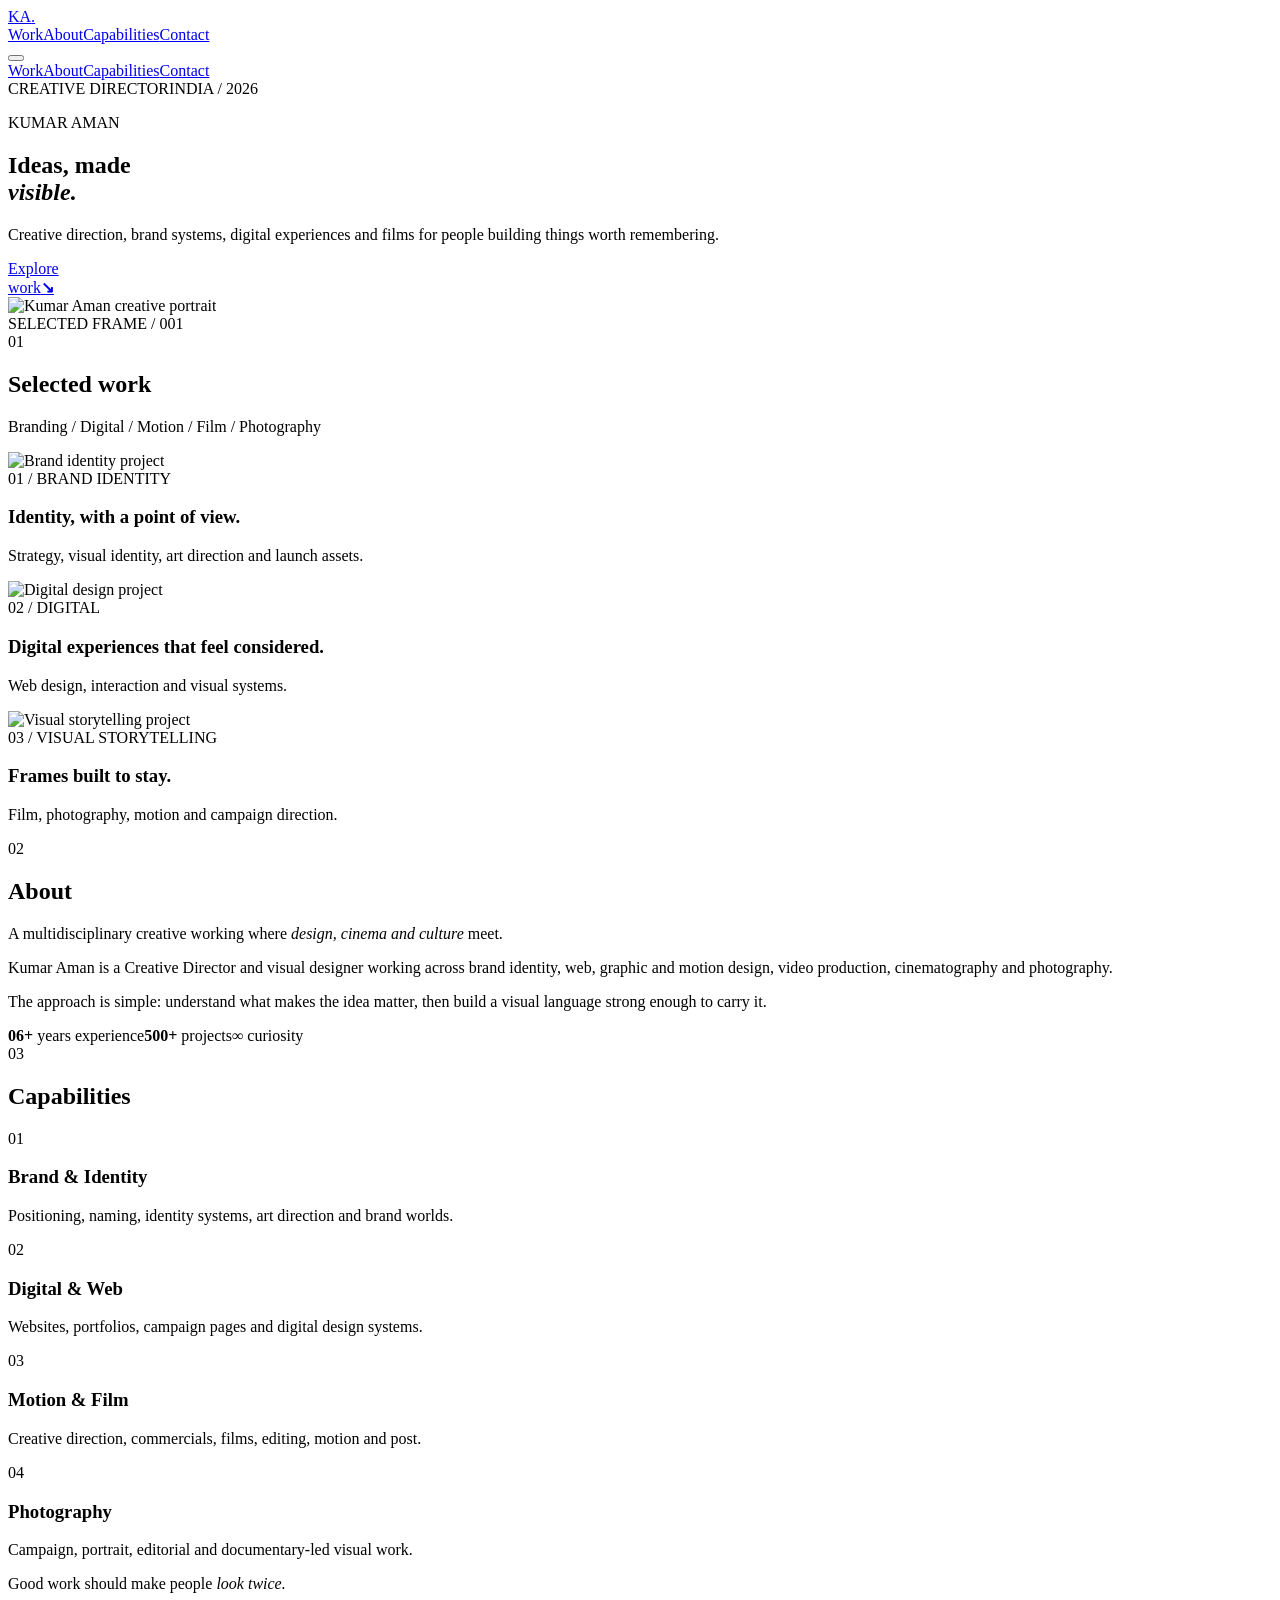
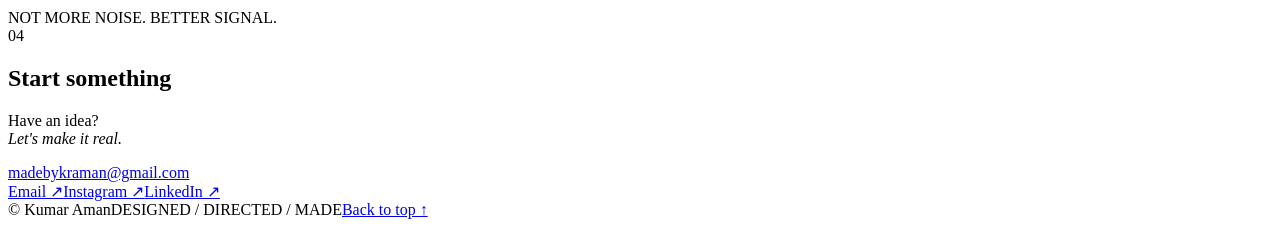
==== index.html @ a06ab064 "Rebuild portfolio structure and content" ====
<!doctype html>
<html lang="en">
<head>
<meta charset="utf-8"><meta name="viewport" content="width=device-width, initial-scale=1">
<meta name="description" content="Kumar Aman is a Creative Director, Designer, Filmmaker and Photographer working across brand, digital, motion and visual storytelling.">
<meta name="theme-color" content="#0a0a0a"><title>Kumar Aman — Creative Director</title>
<link rel="preconnect" href="https://fonts.googleapis.com"><link rel="preconnect" href="https://fonts.gstatic.com" crossorigin>
<link href="https://fonts.googleapis.com/css2?family=DM+Mono:wght@400;500&family=Inter:wght@400;500;600;700&family=Playfair+Display:ital,wght@0,500;1,500&display=swap" rel="stylesheet"><link rel="stylesheet" href="styles.css">
</head>
<body>
<div class="noise" aria-hidden="true"></div>
<header class="site-header"><a class="brand" href="#top">KA<span>.</span></a><nav class="desktop-nav"><a href="#work">Work</a><a href="#about">About</a><a href="#services">Capabilities</a><a href="#contact">Contact</a></nav><button class="menu-toggle" aria-label="Open menu" aria-expanded="false"><span></span><span></span></button></header>
<div class="mobile-menu" aria-hidden="true"><a href="#work">Work</a><a href="#about">About</a><a href="#services">Capabilities</a><a href="#contact">Contact</a></div>
<main id="top">
<section class="hero section-pad"><div class="hero-meta mono"><span>CREATIVE DIRECTOR</span><span>INDIA / 2026</span></div><div class="hero-copy"><p class="eyebrow">KUMAR AMAN</p><h1>Ideas, made<br><em>visible.</em></h1><p class="hero-intro">Creative direction, brand systems, digital experiences and films for people building things worth remembering.</p><a class="circle-link" href="#work"><span>Explore<br>work</span><b>↘</b></a></div><div class="hero-visual"><img src="assets/hero.jpg" alt="Kumar Aman creative portrait" fetchpriority="high"><div class="image-label mono">SELECTED FRAME / 001</div></div></section>
<section id="work" class="work section-pad"><div class="section-head"><span class="section-number mono">01</span><h2>Selected work</h2><p>Branding / Digital / Motion / Film / Photography</p></div><div class="work-grid">
<article class="project project-large"><img src="assets/portfolio-image1.jpg" alt="Brand identity project" loading="lazy"><div><span class="mono">01 / BRAND IDENTITY</span><h3>Identity, with a point of view.</h3><p>Strategy, visual identity, art direction and launch assets.</p></div></article>
<article class="project"><img src="assets/portfolio-image2.jpg" alt="Digital design project" loading="lazy"><div><span class="mono">02 / DIGITAL</span><h3>Digital experiences that feel considered.</h3><p>Web design, interaction and visual systems.</p></div></article>
<article class="project"><img src="assets/portfolio-image3.jpg" alt="Visual storytelling project" loading="lazy"><div><span class="mono">03 / VISUAL STORYTELLING</span><h3>Frames built to stay.</h3><p>Film, photography, motion and campaign direction.</p></div></article></div></section>
<section id="about" class="about section-pad"><div class="section-head"><span class="section-number mono">02</span><h2>About</h2></div><div class="about-grid"><p class="statement">A multidisciplinary creative working where <em>design, cinema and culture</em> meet.</p><div class="about-body"><p>Kumar Aman is a Creative Director and visual designer working across brand identity, web, graphic and motion design, video production, cinematography and photography.</p><p>The approach is simple: understand what makes the idea matter, then build a visual language strong enough to carry it.</p><div class="facts"><span><b>06+</b> years experience</span><span><b>500+</b> projects</span><span><b>∞</b> curiosity</span></div></div></div></section>
<section id="services" class="services section-pad"><div class="section-head"><span class="section-number mono">03</span><h2>Capabilities</h2></div><div class="service-list"><div><span class="mono">01</span><h3>Brand & Identity</h3><p>Positioning, naming, identity systems, art direction and brand worlds.</p></div><div><span class="mono">02</span><h3>Digital & Web</h3><p>Websites, portfolios, campaign pages and digital design systems.</p></div><div><span class="mono">03</span><h3>Motion & Film</h3><p>Creative direction, commercials, films, editing, motion and post.</p></div><div><span class="mono">04</span><h3>Photography</h3><p>Campaign, portrait, editorial and documentary-led visual work.</p></div></div></section>
<section class="manifesto section-pad"><p>Good work should make people <em>look twice.</em></p><span class="mono">NOT MORE NOISE. BETTER SIGNAL.</span></section>
<section id="contact" class="contact section-pad"><div class="section-head"><span class="section-number mono">04</span><h2>Start something</h2></div><div class="contact-grid"><div><p class="contact-title">Have an idea?<br><em>Let's make it real.</em></p><a class="email" href="mailto:madebykraman@gmail.com">madebykraman@gmail.com</a></div><div class="contact-links"><a href="mailto:madebykraman@gmail.com">Email ↗</a><a href="https://www.instagram.com/" target="_blank" rel="noreferrer">Instagram ↗</a><a href="https://www.linkedin.com/" target="_blank" rel="noreferrer">LinkedIn ↗</a></div></div></section>
</main><footer class="footer section-pad"><span>© <span id="year"></span> Kumar Aman</span><span class="mono">DESIGNED / DIRECTED / MADE</span><a href="#top">Back to top ↑</a></footer><script src="scripts.js"></script>
</body></html>
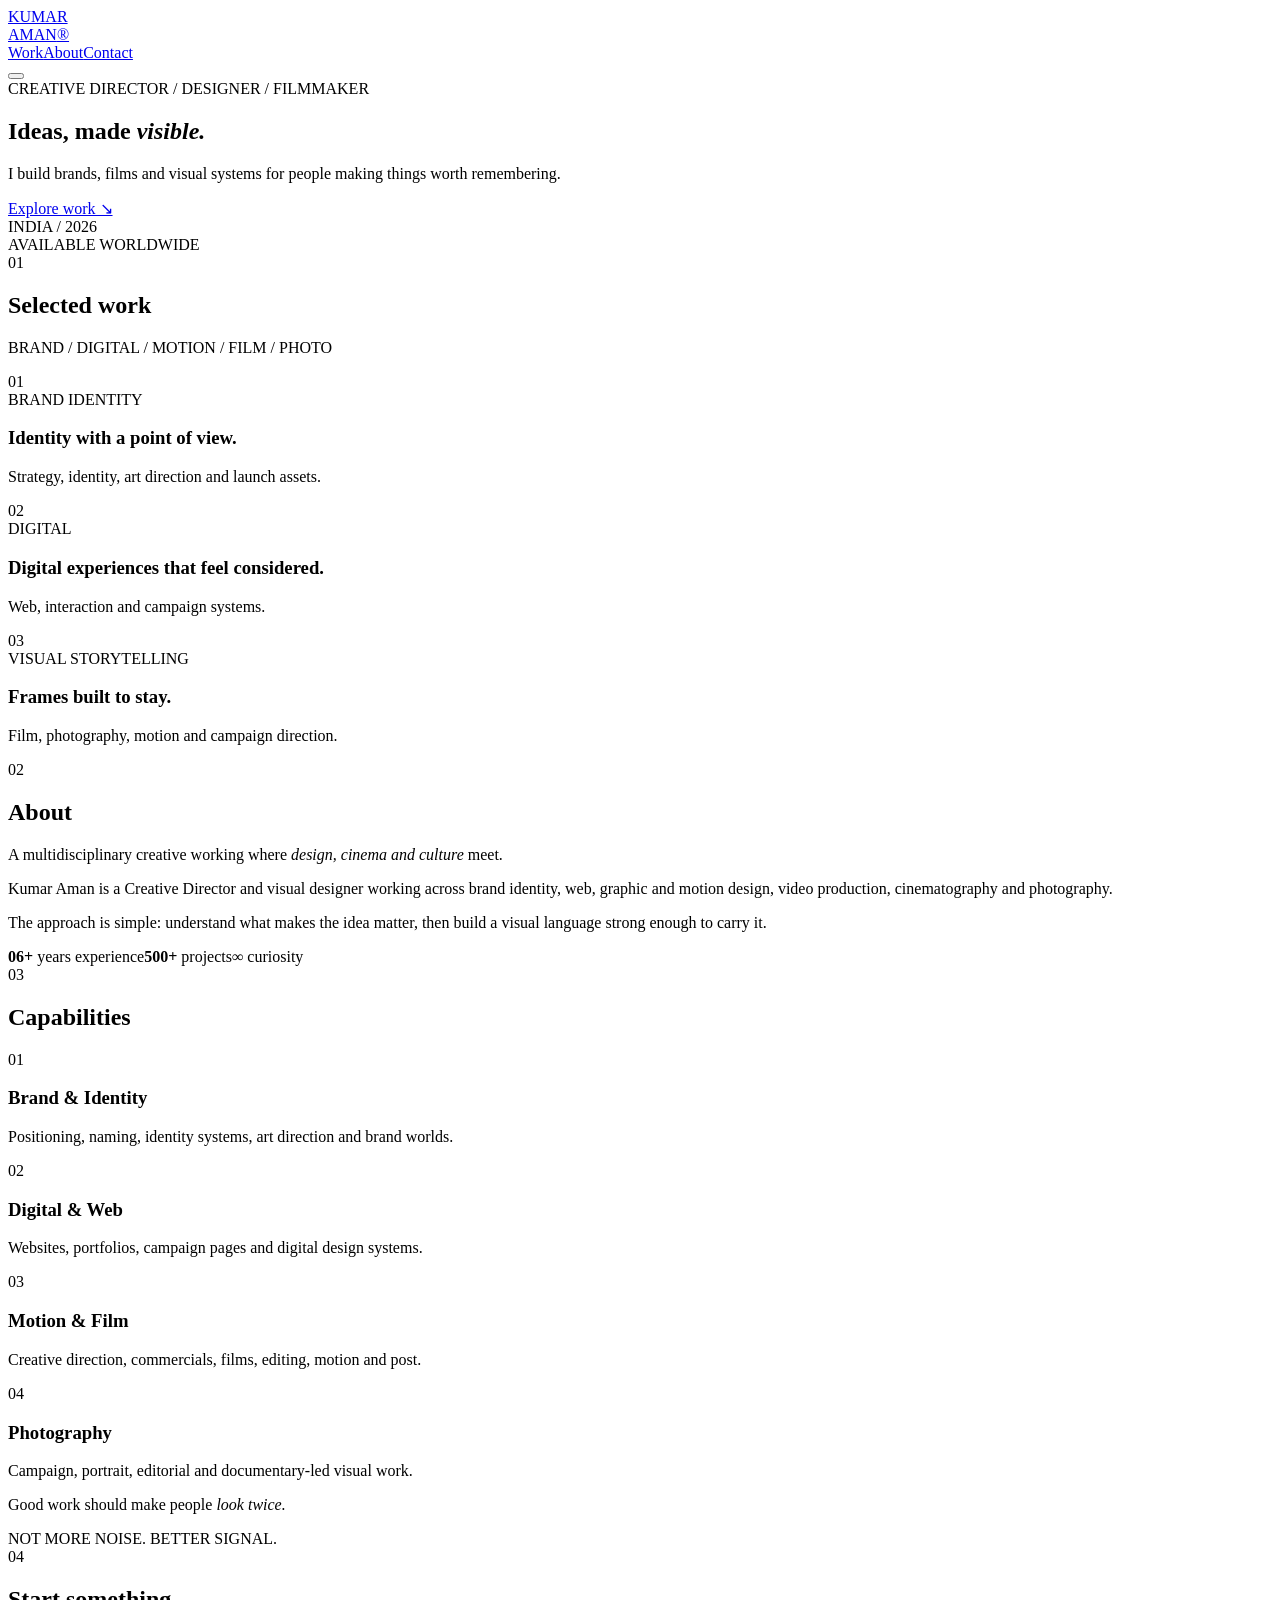
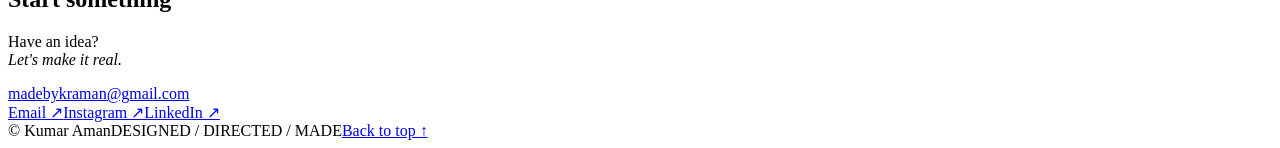
==== commit 4959220a: "Replace index with uploaded portfolio" ====
--- a/index.html
+++ b/index.html
@@ -1,25 +1 @@
-<!doctype html>
-<html lang="en">
-<head>
-<meta charset="utf-8"><meta name="viewport" content="width=device-width, initial-scale=1">
-<meta name="description" content="Kumar Aman is a Creative Director, Designer, Filmmaker and Photographer working across brand, digital, motion and visual storytelling.">
-<meta name="theme-color" content="#0a0a0a"><title>Kumar Aman — Creative Director</title>
-<link rel="preconnect" href="https://fonts.googleapis.com"><link rel="preconnect" href="https://fonts.gstatic.com" crossorigin>
-<link href="https://fonts.googleapis.com/css2?family=DM+Mono:wght@400;500&family=Inter:wght@400;500;600;700&family=Playfair+Display:ital,wght@0,500;1,500&display=swap" rel="stylesheet"><link rel="stylesheet" href="styles.css">
-</head>
-<body>
-<div class="noise" aria-hidden="true"></div>
-<header class="site-header"><a class="brand" href="#top">KA<span>.</span></a><nav class="desktop-nav"><a href="#work">Work</a><a href="#about">About</a><a href="#services">Capabilities</a><a href="#contact">Contact</a></nav><button class="menu-toggle" aria-label="Open menu" aria-expanded="false"><span></span><span></span></button></header>
-<div class="mobile-menu" aria-hidden="true"><a href="#work">Work</a><a href="#about">About</a><a href="#services">Capabilities</a><a href="#contact">Contact</a></div>
-<main id="top">
-<section class="hero section-pad"><div class="hero-meta mono"><span>CREATIVE DIRECTOR</span><span>INDIA / 2026</span></div><div class="hero-copy"><p class="eyebrow">KUMAR AMAN</p><h1>Ideas, made<br><em>visible.</em></h1><p class="hero-intro">Creative direction, brand systems, digital experiences and films for people building things worth remembering.</p><a class="circle-link" href="#work"><span>Explore<br>work</span><b>↘</b></a></div><div class="hero-visual"><img src="assets/hero.jpg" alt="Kumar Aman creative portrait" fetchpriority="high"><div class="image-label mono">SELECTED FRAME / 001</div></div></section>
-<section id="work" class="work section-pad"><div class="section-head"><span class="section-number mono">01</span><h2>Selected work</h2><p>Branding / Digital / Motion / Film / Photography</p></div><div class="work-grid">
-<article class="project project-large"><img src="assets/portfolio-image1.jpg" alt="Brand identity project" loading="lazy"><div><span class="mono">01 / BRAND IDENTITY</span><h3>Identity, with a point of view.</h3><p>Strategy, visual identity, art direction and launch assets.</p></div></article>
-<article class="project"><img src="assets/portfolio-image2.jpg" alt="Digital design project" loading="lazy"><div><span class="mono">02 / DIGITAL</span><h3>Digital experiences that feel considered.</h3><p>Web design, interaction and visual systems.</p></div></article>
-<article class="project"><img src="assets/portfolio-image3.jpg" alt="Visual storytelling project" loading="lazy"><div><span class="mono">03 / VISUAL STORYTELLING</span><h3>Frames built to stay.</h3><p>Film, photography, motion and campaign direction.</p></div></article></div></section>
-<section id="about" class="about section-pad"><div class="section-head"><span class="section-number mono">02</span><h2>About</h2></div><div class="about-grid"><p class="statement">A multidisciplinary creative working where <em>design, cinema and culture</em> meet.</p><div class="about-body"><p>Kumar Aman is a Creative Director and visual designer working across brand identity, web, graphic and motion design, video production, cinematography and photography.</p><p>The approach is simple: understand what makes the idea matter, then build a visual language strong enough to carry it.</p><div class="facts"><span><b>06+</b> years experience</span><span><b>500+</b> projects</span><span><b>∞</b> curiosity</span></div></div></div></section>
-<section id="services" class="services section-pad"><div class="section-head"><span class="section-number mono">03</span><h2>Capabilities</h2></div><div class="service-list"><div><span class="mono">01</span><h3>Brand & Identity</h3><p>Positioning, naming, identity systems, art direction and brand worlds.</p></div><div><span class="mono">02</span><h3>Digital & Web</h3><p>Websites, portfolios, campaign pages and digital design systems.</p></div><div><span class="mono">03</span><h3>Motion & Film</h3><p>Creative direction, commercials, films, editing, motion and post.</p></div><div><span class="mono">04</span><h3>Photography</h3><p>Campaign, portrait, editorial and documentary-led visual work.</p></div></div></section>
-<section class="manifesto section-pad"><p>Good work should make people <em>look twice.</em></p><span class="mono">NOT MORE NOISE. BETTER SIGNAL.</span></section>
-<section id="contact" class="contact section-pad"><div class="section-head"><span class="section-number mono">04</span><h2>Start something</h2></div><div class="contact-grid"><div><p class="contact-title">Have an idea?<br><em>Let's make it real.</em></p><a class="email" href="mailto:madebykraman@gmail.com">madebykraman@gmail.com</a></div><div class="contact-links"><a href="mailto:madebykraman@gmail.com">Email ↗</a><a href="https://www.instagram.com/" target="_blank" rel="noreferrer">Instagram ↗</a><a href="https://www.linkedin.com/" target="_blank" rel="noreferrer">LinkedIn ↗</a></div></div></section>
-</main><footer class="footer section-pad"><span>© <span id="year"></span> Kumar Aman</span><span class="mono">DESIGNED / DIRECTED / MADE</span><a href="#top">Back to top ↑</a></footer><script src="scripts.js"></script>
-</body></html>
+<!doctype html><html lang="en"><head><meta charset="utf-8"><meta name="viewport" content="width=device-width,initial-scale=1"><meta name="theme-color" content="#0b0b0b"><meta name="description" content="Kumar Aman — Creative Director, designer and filmmaker."><title>Kumar Aman — Creative Director</title><link rel="preconnect" href="https://fonts.googleapis.com"><link rel="preconnect" href="https://fonts.gstatic.com" crossorigin><link href="https://fonts.googleapis.com/css2?family=DM+Mono:wght@400;500&family=DM+Sans:wght@400;500;700&family=Playfair+Display:ital,wght@0,500;1,500&display=swap" rel="stylesheet"><link rel="stylesheet" href="style.css"></head><body><div class="grain"></div><header class="site-header"><a class="brand" href="#top">KUMAR<br>AMAN<span>®</span></a><nav><a href="#work">Work</a><a href="#about">About</a><a href="#contact">Contact</a></nav><button class="menu" aria-label="Menu"><i></i><i></i></button></header><main id="top"><section class="hero"><div class="hero-kicker mono">CREATIVE DIRECTOR / DESIGNER / FILMMAKER</div><div><h1>Ideas, made <em>visible.</em></h1><p class="lead">I build brands, films and visual systems for people making things worth remembering.</p><a class="round" href="#work">Explore work ↘</a></div><div class="hero-side mono">INDIA / 2026<br>AVAILABLE WORLDWIDE</div></section><section id="work" class="section"><div class="section-top"><span class="mono">01</span><h2>Selected work</h2><p class="mono">BRAND / DIGITAL / MOTION / FILM / PHOTO</p></div><div class="work-grid"><article><div class="media"><div>01</div></div><div class="work-copy"><span class="mono">BRAND IDENTITY</span><h3>Identity with a point of view.</h3><p>Strategy, identity, art direction and launch assets.</p></div></article><article><div class="media media-2"><div>02</div></div><div class="work-copy"><span class="mono">DIGITAL</span><h3>Digital experiences that feel considered.</h3><p>Web, interaction and campaign systems.</p></div></article><article><div class="media media-3"><div>03</div></div><div class="work-copy"><span class="mono">VISUAL STORYTELLING</span><h3>Frames built to stay.</h3><p>Film, photography, motion and campaign direction.</p></div></article></div></section><section id="about" class="section about"><div class="section-top"><span class="mono">02</span><h2>About</h2></div><div class="about-grid"><p class="statement">A multidisciplinary creative working where <em>design, cinema and culture</em> meet.</p><div class="body-copy"><p>Kumar Aman is a Creative Director and visual designer working across brand identity, web, graphic and motion design, video production, cinematography and photography.</p><p>The approach is simple: understand what makes the idea matter, then build a visual language strong enough to carry it.</p><div class="facts"><span><b>06+</b> years experience</span><span><b>500+</b> projects</span><span><b>∞</b> curiosity</span></div></div></div></section><section id="services" class="section services"><div class="section-top"><span class="mono">03</span><h2>Capabilities</h2></div><div class="services-list"><div><span class="mono">01</span><h3>Brand &amp; Identity</h3><p>Positioning, naming, identity systems, art direction and brand worlds.</p></div><div><span class="mono">02</span><h3>Digital &amp; Web</h3><p>Websites, portfolios, campaign pages and digital design systems.</p></div><div><span class="mono">03</span><h3>Motion &amp; Film</h3><p>Creative direction, commercials, films, editing, motion and post.</p></div><div><span class="mono">04</span><h3>Photography</h3><p>Campaign, portrait, editorial and documentary-led visual work.</p></div></div></section><section class="manifesto section"><p>Good work should make people <em>look twice.</em></p><span class="mono">NOT MORE NOISE. BETTER SIGNAL.</span></section><section id="contact" class="section contact"><div class="section-top"><span class="mono">04</span><h2>Start something</h2></div><div class="contact-grid"><div><p class="contact-title">Have an idea?<br><em>Let's make it real.</em></p><a class="email" href="mailto:madebykraman@gmail.com">madebykraman@gmail.com</a></div><div class="contact-links"><a href="mailto:madebykraman@gmail.com">Email ↗</a><a href="https://www.instagram.com/" target="_blank" rel="noreferrer">Instagram ↗</a><a href="https://www.linkedin.com/" target="_blank" rel="noreferrer">LinkedIn ↗</a></div></div></section></main><footer class="footer section"><span>© <span id="year"></span> Kumar Aman</span><span class="mono">DESIGNED / DIRECTED / MADE</span><a href="#top">Back to top ↑</a></footer><script src="app.js"></script></body></html>
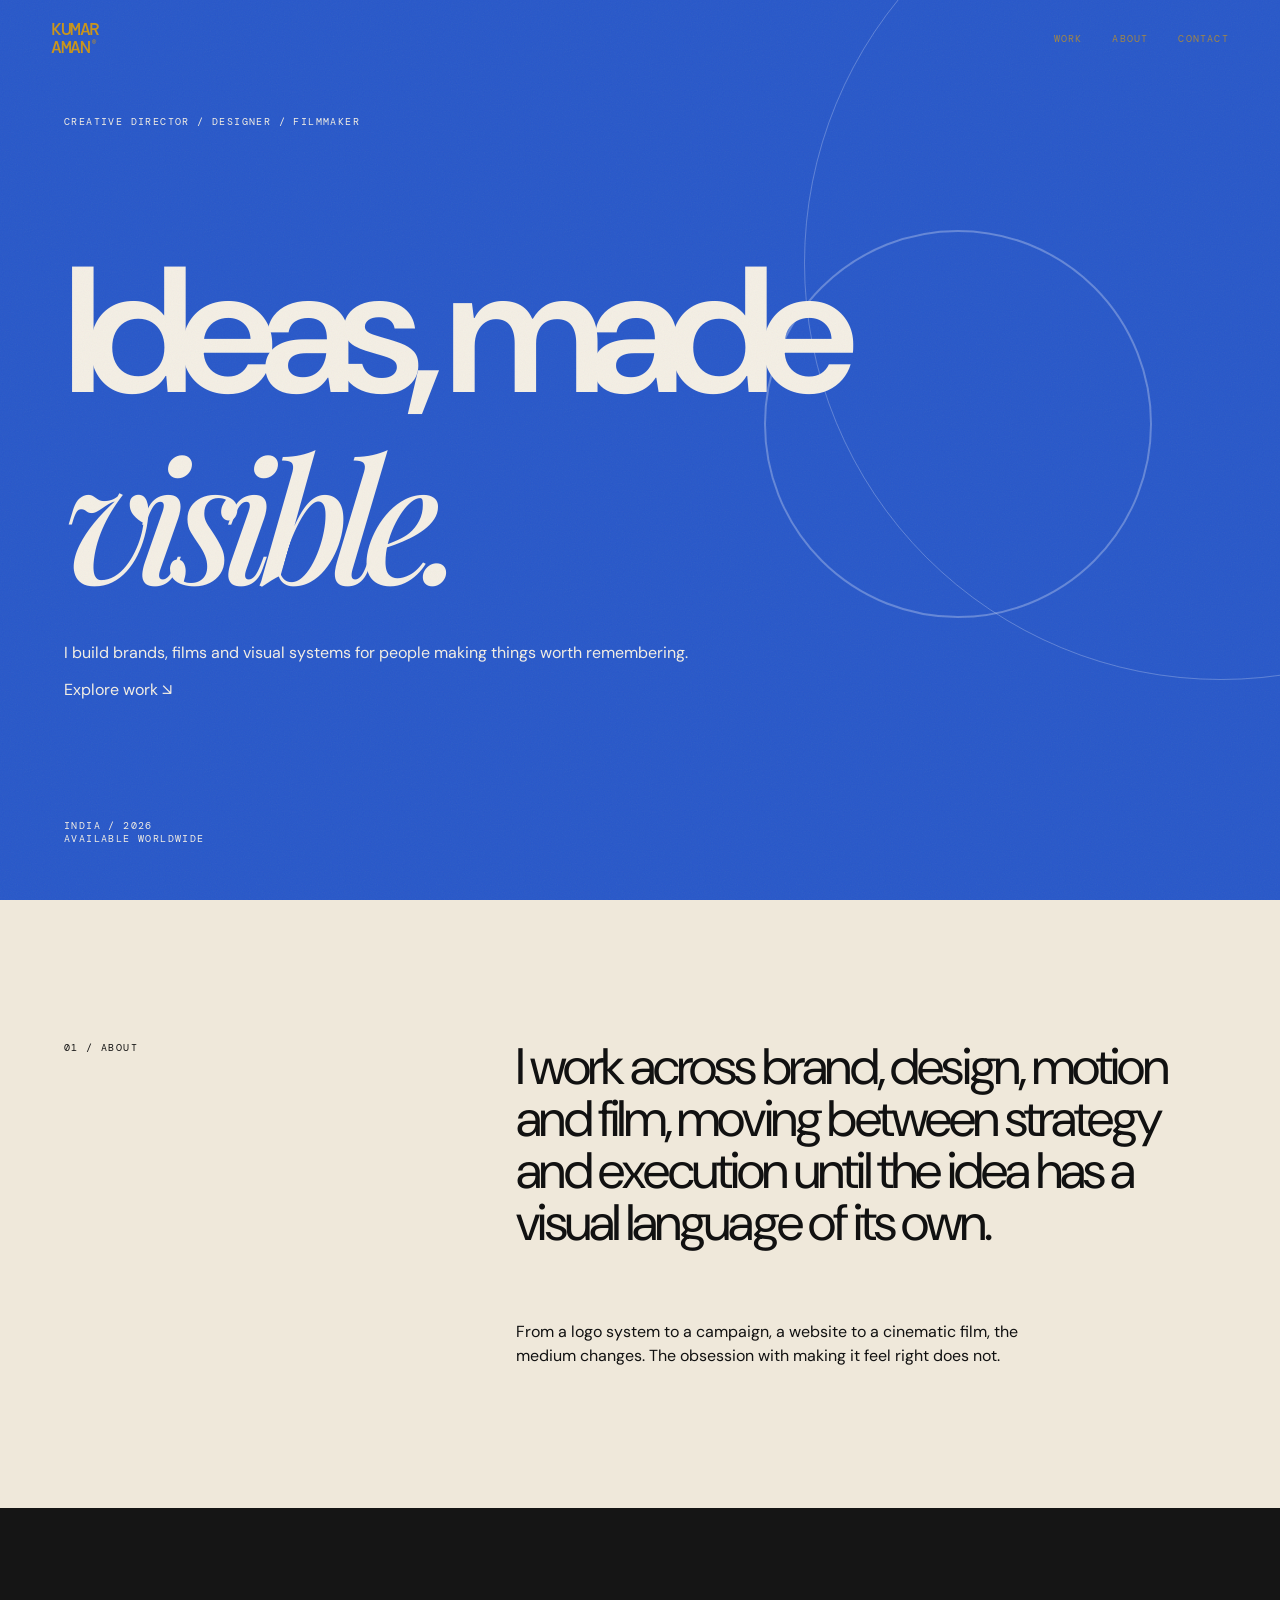
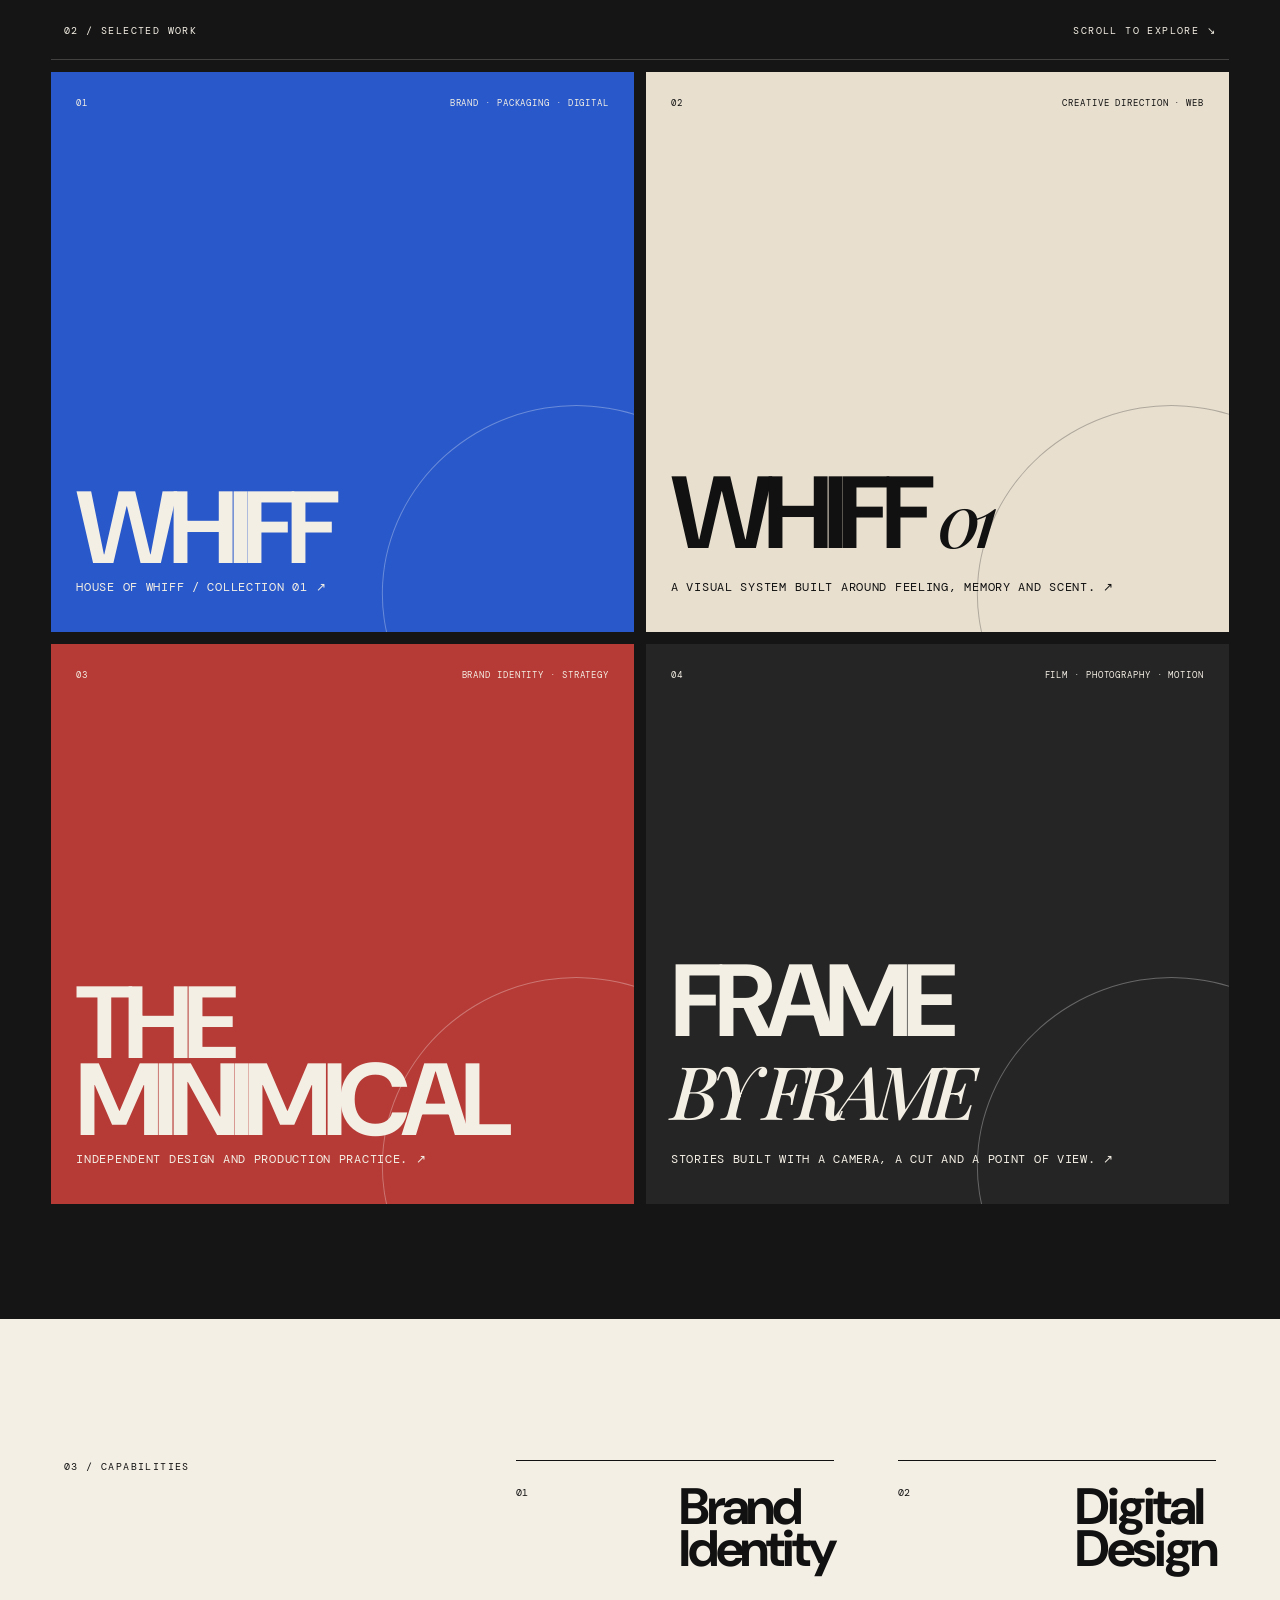
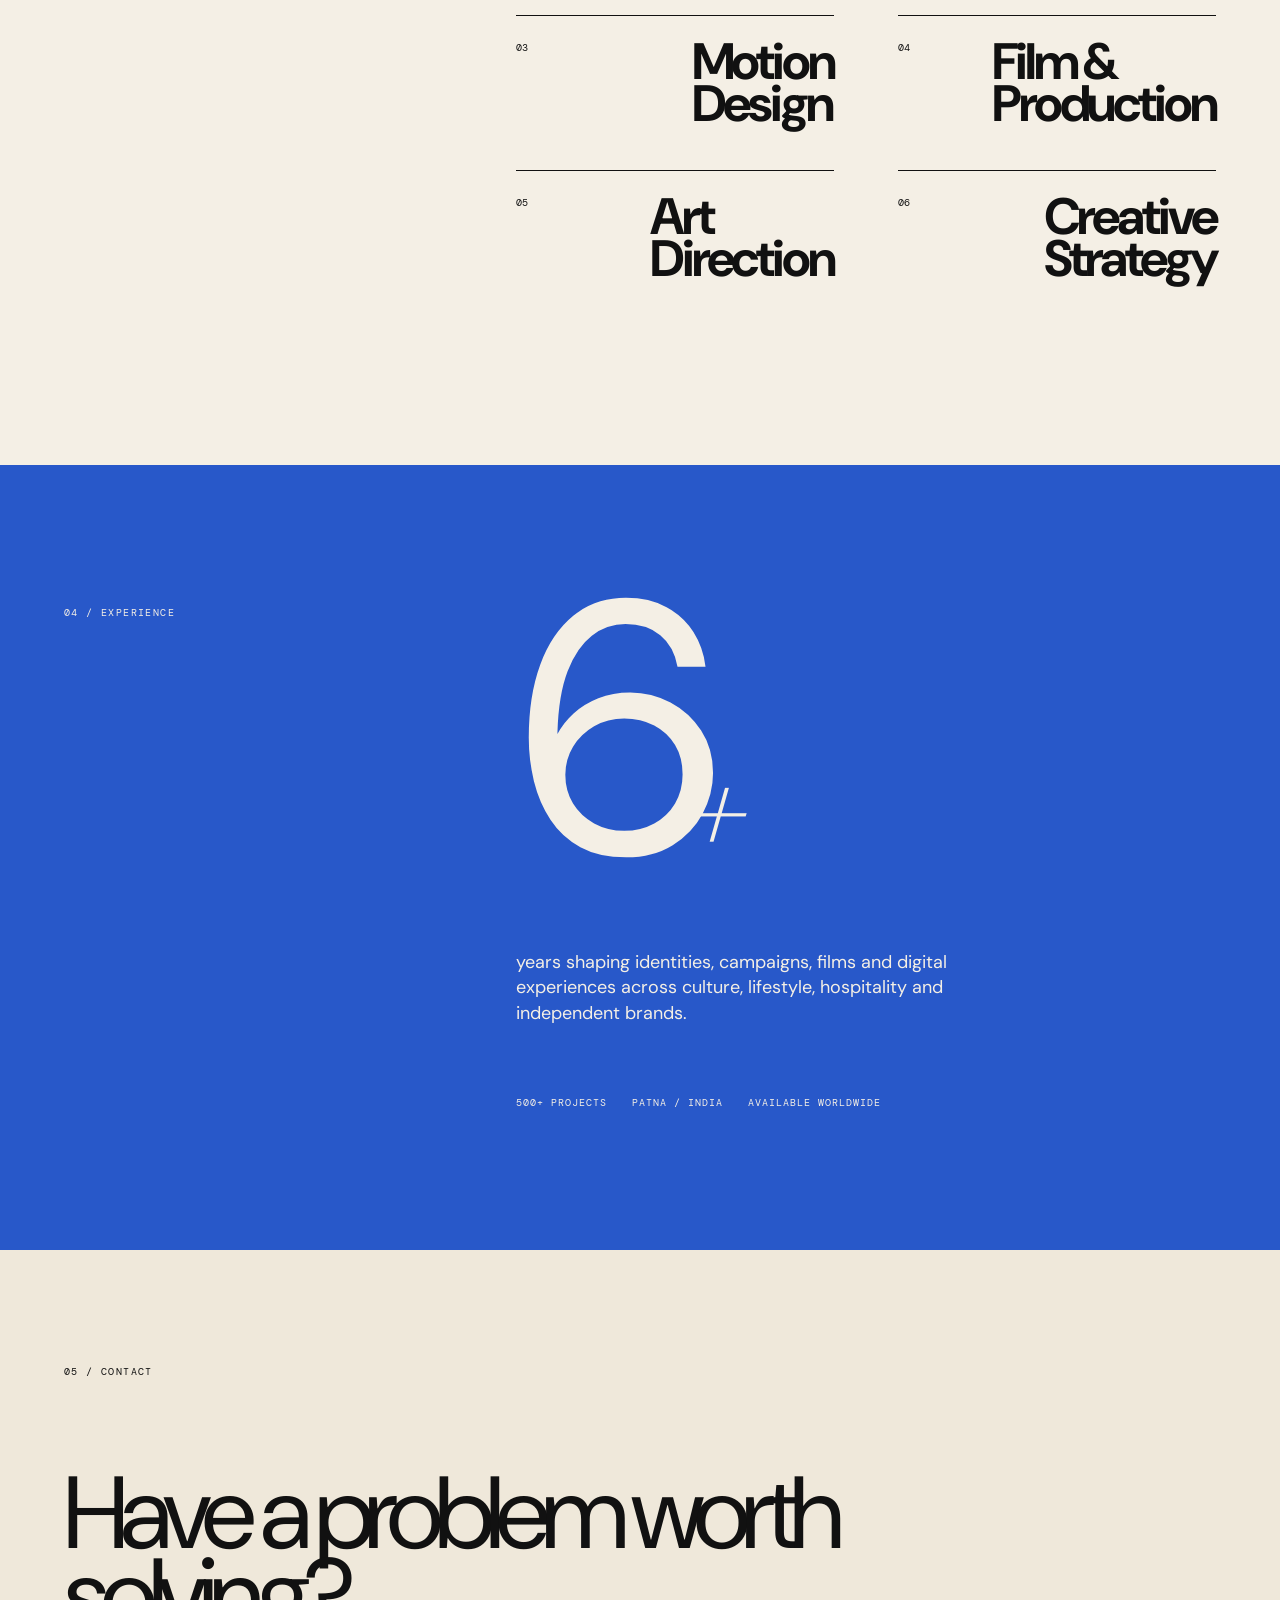
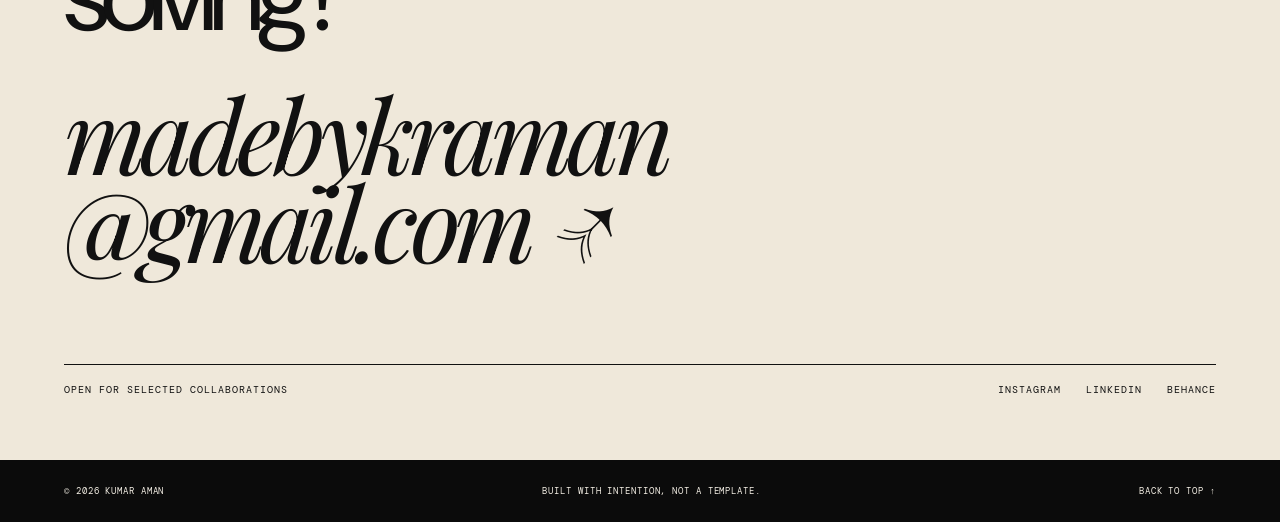
==== commit 8e0490f3: "Fresh rebuild from sample 02 ZIP" ====
--- a/index.html
+++ b/index.html
@@ -1 +1 @@
-<!doctype html><html lang="en"><head><meta charset="utf-8"><meta name="viewport" content="width=device-width,initial-scale=1"><meta name="theme-color" content="#0b0b0b"><meta name="description" content="Kumar Aman — Creative Director, designer and filmmaker."><title>Kumar Aman — Creative Director</title><link rel="preconnect" href="https://fonts.googleapis.com"><link rel="preconnect" href="https://fonts.gstatic.com" crossorigin><link href="https://fonts.googleapis.com/css2?family=DM+Mono:wght@400;500&family=DM+Sans:wght@400;500;700&family=Playfair+Display:ital,wght@0,500;1,500&display=swap" rel="stylesheet"><link rel="stylesheet" href="style.css"></head><body><div class="grain"></div><header class="site-header"><a class="brand" href="#top">KUMAR<br>AMAN<span>®</span></a><nav><a href="#work">Work</a><a href="#about">About</a><a href="#contact">Contact</a></nav><button class="menu" aria-label="Menu"><i></i><i></i></button></header><main id="top"><section class="hero"><div class="hero-kicker mono">CREATIVE DIRECTOR / DESIGNER / FILMMAKER</div><div><h1>Ideas, made <em>visible.</em></h1><p class="lead">I build brands, films and visual systems for people making things worth remembering.</p><a class="round" href="#work">Explore work ↘</a></div><div class="hero-side mono">INDIA / 2026<br>AVAILABLE WORLDWIDE</div></section><section id="work" class="section"><div class="section-top"><span class="mono">01</span><h2>Selected work</h2><p class="mono">BRAND / DIGITAL / MOTION / FILM / PHOTO</p></div><div class="work-grid"><article><div class="media"><div>01</div></div><div class="work-copy"><span class="mono">BRAND IDENTITY</span><h3>Identity with a point of view.</h3><p>Strategy, identity, art direction and launch assets.</p></div></article><article><div class="media media-2"><div>02</div></div><div class="work-copy"><span class="mono">DIGITAL</span><h3>Digital experiences that feel considered.</h3><p>Web, interaction and campaign systems.</p></div></article><article><div class="media media-3"><div>03</div></div><div class="work-copy"><span class="mono">VISUAL STORYTELLING</span><h3>Frames built to stay.</h3><p>Film, photography, motion and campaign direction.</p></div></article></div></section><section id="about" class="section about"><div class="section-top"><span class="mono">02</span><h2>About</h2></div><div class="about-grid"><p class="statement">A multidisciplinary creative working where <em>design, cinema and culture</em> meet.</p><div class="body-copy"><p>Kumar Aman is a Creative Director and visual designer working across brand identity, web, graphic and motion design, video production, cinematography and photography.</p><p>The approach is simple: understand what makes the idea matter, then build a visual language strong enough to carry it.</p><div class="facts"><span><b>06+</b> years experience</span><span><b>500+</b> projects</span><span><b>∞</b> curiosity</span></div></div></div></section><section id="services" class="section services"><div class="section-top"><span class="mono">03</span><h2>Capabilities</h2></div><div class="services-list"><div><span class="mono">01</span><h3>Brand &amp; Identity</h3><p>Positioning, naming, identity systems, art direction and brand worlds.</p></div><div><span class="mono">02</span><h3>Digital &amp; Web</h3><p>Websites, portfolios, campaign pages and digital design systems.</p></div><div><span class="mono">03</span><h3>Motion &amp; Film</h3><p>Creative direction, commercials, films, editing, motion and post.</p></div><div><span class="mono">04</span><h3>Photography</h3><p>Campaign, portrait, editorial and documentary-led visual work.</p></div></div></section><section class="manifesto section"><p>Good work should make people <em>look twice.</em></p><span class="mono">NOT MORE NOISE. BETTER SIGNAL.</span></section><section id="contact" class="section contact"><div class="section-top"><span class="mono">04</span><h2>Start something</h2></div><div class="contact-grid"><div><p class="contact-title">Have an idea?<br><em>Let's make it real.</em></p><a class="email" href="mailto:madebykraman@gmail.com">madebykraman@gmail.com</a></div><div class="contact-links"><a href="mailto:madebykraman@gmail.com">Email ↗</a><a href="https://www.instagram.com/" target="_blank" rel="noreferrer">Instagram ↗</a><a href="https://www.linkedin.com/" target="_blank" rel="noreferrer">LinkedIn ↗</a></div></div></section></main><footer class="footer section"><span>© <span id="year"></span> Kumar Aman</span><span class="mono">DESIGNED / DIRECTED / MADE</span><a href="#top">Back to top ↑</a></footer><script src="app.js"></script></body></html>+<!doctype html><html lang="en"><head><meta charset="utf-8"><meta name="viewport" content="width=device-width, initial-scale=1"><meta name="theme-color" content="#0b0b0b"><meta name="description" content="Kumar Aman — Creative Director, designer and filmmaker."><title>Kumar Aman — Creative Director</title><link rel="preconnect" href="https://fonts.googleapis.com"><link rel="preconnect" href="https://fonts.gstatic.com" crossorigin><link href="https://fonts.googleapis.com/css2?family=DM+Mono:wght@400;500&family=DM+Sans:wght@400;500;700&family=Playfair+Display:ital,wght@0,500;1,500&display=swap" rel="stylesheet"><link rel="stylesheet" href="style.css"></head><body><div class="grain"></div><header class="site-header"><a class="brand" href="#top">KUMAR<br>AMAN<span>®</span></a><nav><a href="#work">Work</a><a href="#about">About</a><a href="#contact">Contact</a></nav><button class="menu" aria-label="Menu"><i></i><i></i></button></header><main id="top"><section class="hero"><div class="hero-kicker mono">CREATIVE DIRECTOR / DESIGNER / FILMMAKER</div><div><h1>Ideas, made <em>visible.</em></h1><p class="lead">I build brands, films and visual systems for people making things worth remembering.</p><a class="round" href="#work">Explore work ↘</a></div><div class="hero-side mono">INDIA / 2026<br>AVAILABLE WORLDWIDE</div></section><section class="statement"><div class="label">01 / About</div><div class="statement-copy"><p>I work across brand, design, motion and film, moving between strategy and execution until the idea has a visual language of its own.</p><p class="small">From a logo system to a campaign, a website to a cinematic film, the medium changes. The obsession with making it feel right does not.</p></div></section><section id="work" class="work"><div class="section-head"><span class="label">02 / Selected work</span><span class="label">Scroll to explore ↘</span></div><div class="projects"><a class="project blue" href="https://whiffcompany.vercel.app/" target="_blank" rel="noreferrer"><div class="project-top"><span>01</span><span>Brand · Packaging · Digital</span></div><div><h2>WHIFF</h2><p>House of Whiff / Collection 01 ↗</p></div></a><a class="project cream" href="https://whiffcompany.vercel.app/" target="_blank" rel="noreferrer"><div class="project-top"><span>02</span><span>Creative direction · Web</span></div><div><h2>WHIFF <i>01</i></h2><p>A visual system built around feeling, memory and scent. ↗</p></div></a><a class="project red" href="#contact"><div class="project-top"><span>03</span><span>Brand identity · Strategy</span></div><div><h2>THE<br>MINIMICAL</h2><p>Independent design and production practice. ↗</p></div></a><a class="project dark" href="#contact"><div class="project-top"><span>04</span><span>Film · Photography · Motion</span></div><div><h2>FRAME<br><em>BY FRAME</em></h2><p>Stories built with a camera, a cut and a point of view. ↗</p></div></a></div></section><section class="capabilities"><div class="label">03 / Capabilities</div><div class="cap-list"><div><span>01</span><h3>Brand<br>Identity</h3></div><div><span>02</span><h3>Digital<br>Design</h3></div><div><span>03</span><h3>Motion<br>Design</h3></div><div><span>04</span><h3>Film &<br>Production</h3></div><div><span>05</span><h3>Art<br>Direction</h3></div><div><span>06</span><h3>Creative<br>Strategy</h3></div></div></section><section class="experience"><div class="label">04 / Experience</div><div class="experience-copy"><div class="big-number">6<span>+</span></div><p>years shaping identities, campaigns, films and digital experiences across culture, lifestyle, hospitality and independent brands.</p><div class="credits"><span>500+ projects</span><span>Patna / India</span><span>Available worldwide</span></div></div></section><section class="contact" id="contact"><div class="label">05 / Contact</div><div><p class="contact-kicker">Have a problem worth<br>solving?</p><a class="email" href="mailto:madebykraman@gmail.com">madebykraman<br>@gmail.com ↗</a></div><div class="contact-bottom"><span>Open for selected collaborations</span><div><a href="https://www.instagram.com/madebykraman/" target="_blank" rel="noreferrer">Instagram</a><a href="https://www.linkedin.com/" target="_blank" rel="noreferrer">LinkedIn</a><a href="https://www.behance.net/" target="_blank" rel="noreferrer">Behance</a></div></div></section></main><footer><span>© 2026 Kumar Aman</span><span>Built with intention, not a template.</span><a href="#top">Back to top ↑</a></footer><script src="app.js"></script></body></html>
--- a/style.css
+++ b/style.css
@@ -0,0 +1 @@
+*{box-sizing:border-box}html{scroll-behavior:smooth}body{margin:0;background:#0b0b0b;color:#f4efe5;font-family:'DM Sans',sans-serif;overflow-x:hidden}a{color:inherit;text-decoration:none}.grain{position:fixed;inset:0;z-index:20;pointer-events:none;opacity:.055;background-image:url("data:image/svg+xml,%3Csvg xmlns='http://www.w3.org/2000/svg' width='180' height='180'%3E%3Cfilter id='n'%3E%3CfeTurbulence type='fractalNoise' baseFrequency='.85' numOctaves='4' stitchTiles='stitch'/%3E%3C/filter%3E%3Crect width='100%25' height='100%25' filter='url(%23n)'/%3E%3C/svg%3E")}.site-header{position:fixed;z-index:30;top:0;left:0;right:0;height:76px;padding:0 4vw;display:flex;align-items:center;justify-content:space-between;mix-blend-mode:difference}.brand{font:500 18px/1 'DM Mono',monospace;letter-spacing:-.08em}.brand span{font-size:7px;vertical-align:top;margin-left:3px}.site-header nav{display:flex;gap:30px;font:10px 'DM Mono',monospace;text-transform:uppercase;letter-spacing:.12em}.site-header nav a{opacity:.75}.menu{display:none;background:none;border:0}.menu i{display:block;width:22px;height:1px;background:#fff;margin:5px}.hero{min-height:100svh;background:#2858c9;padding:115px 5vw 55px;display:flex;flex-direction:column;justify-content:space-between;position:relative;overflow:hidden}.hero:before{content:"";position:absolute;width:65vw;height:65vw;border:1px solid rgba(255,255,255,.25);border-radius:50%;right:-28vw;top:-12vw}.hero:after{content:"";position:absolute;width:30vw;height:30vw;border:2px solid rgba(255,255,255,.28);border-radius:50%;right:10vw;top:18vw}.hero-meta,.hero-foot{display:flex;justify-content:space-between;gap:30px;font:10px 'DM Mono',monospace;text-transform:uppercase;letter-spacing:.1em;position:relative;z-index:2}.hero h1{font-size:clamp(76px,14vw,210px);line-height:.78;letter-spacing:-.09em;margin:15px 0 0;font-weight:600;position:relative;z-index:2}.hero h1 em{font:500 italic .94em 'Playfair Display',serif}.kicker,.label,.mono{font:10px 'DM Mono',monospace;text-transform:uppercase;letter-spacing:.14em}.hero-foot{align-items:flex-end}.hero-foot p{max-width:440px;font:16px/1.45 'DM Sans',sans-serif;text-transform:none;letter-spacing:0}.circle-link{width:94px;height:94px;border:1px solid rgba(255,255,255,.55);border-radius:50%;display:flex;align-items:center;justify-content:center;text-align:center;font:10px/1.35 'DM Mono',monospace;text-transform:uppercase;transition:.25s}.circle-link:hover{background:#f4efe5;color:#2858c9}.statement,.capabilities,.experience{padding:11vw 5vw;display:grid;grid-template-columns:1fr 2fr;gap:8vw;background:#efe8da;color:#111}.statement-copy>p:first-child{font-size:clamp(30px,4vw,62px);line-height:1.02;letter-spacing:-.055em;margin:0;max-width:900px}.statement-copy .small{font-size:16px;line-height:1.5;max-width:510px;margin:70px 0 0}.work{padding:9vw 4vw;background:#151515}.section-head{display:flex;justify-content:space-between;border-bottom:1px solid rgba(244,239,229,.2);padding:0 1vw 22px;margin-bottom:12px}.projects{display:grid;grid-template-columns:1fr 1fr;gap:12px}.project{min-height:560px;padding:25px;display:flex;flex-direction:column;justify-content:space-between;position:relative;overflow:hidden;transition:transform .35s}.project:hover{transform:translateY(-5px)}.project:before{content:"";position:absolute;width:65%;height:65%;border:1px solid rgba(255,255,255,.3);border-radius:50%;right:-22%;bottom:-25%;transform:rotate(-20deg)}.project-top{display:flex;justify-content:space-between;font:9px 'DM Mono',monospace;text-transform:uppercase;letter-spacing:.1em;position:relative;z-index:2}.project h2{font-size:clamp(60px,8vw,125px);line-height:.75;letter-spacing:-.085em;margin:0;position:relative;z-index:2}.project h2 i,.project h2 em{font:500 italic .72em 'Playfair Display',serif}.project p{font:12px 'DM Mono',monospace;text-transform:uppercase;letter-spacing:.06em;position:relative;z-index:2}.project-arrow{position:absolute;right:25px;top:50%;font-size:30px}.blue{background:#2858c9}.cream{background:#e8dfcf;color:#111}.cream:before{border-color:rgba(0,0,0,.25)}.red{background:#b63a35}.dark{background:#252525}.capabilities{background:#f4efe5}.cap-list{display:grid;grid-template-columns:repeat(2,1fr);gap:0 5vw}.cap-list>div{border-top:1px solid #111;padding:25px 0;display:flex;justify-content:space-between;min-height:155px}.cap-list span{font:10px 'DM Mono',monospace}.cap-list h3{font-size:clamp(32px,4vw,62px);line-height:.82;letter-spacing:-.06em;margin:0}.experience{background:#2858c9;color:#f4efe5;min-height:80vh}.experience-copy{position:relative}.big-number{font-size:clamp(150px,28vw,420px);line-height:.7;letter-spacing:-.1em}.big-number span{font:italic .3em 'Playfair Display',serif}.experience-copy>p{max-width:520px;font-size:18px;line-height:1.4;margin:70px 0}.credits{display:flex;gap:25px;flex-wrap:wrap;font:10px 'DM Mono',monospace;text-transform:uppercase;letter-spacing:.1em}.contact{min-height:90vh;padding:9vw 5vw 5vw;background:#efe8da;color:#111;display:flex;flex-direction:column;justify-content:space-between}.contact-kicker{font-size:clamp(48px,8vw,110px);line-height:.8;letter-spacing:-.08em;margin:0 0 55px}.email{font:italic clamp(45px,8vw,105px)/.8 'Playfair Display',serif;letter-spacing:-.065em}.contact-bottom{border-top:1px solid #111;padding-top:18px;display:flex;justify-content:space-between;font:10px 'DM Mono',monospace;text-transform:uppercase;letter-spacing:.1em}.contact-bottom div{display:flex;gap:25px}footer{padding:25px 5vw;display:flex;justify-content:space-between;gap:20px;background:#0b0b0b;color:#f4efe5;font:9px 'DM Mono',monospace;text-transform:uppercase;letter-spacing:.1em}@media(max-width:800px){.site-header{height:62px;padding:0 20px}.site-header nav{display:none}.menu{display:block}.hero{padding:95px 22px 35px}.hero-meta span:last-child{display:none}.hero h1{font-size:23vw}.hero-foot{display:block}.hero-foot p{font-size:15px;margin:25px 0}.circle-link{width:76px;height:76px}.statement,.capabilities,.experience{display:block;padding:80px 22px}.statement-copy,.experience-copy{margin-top:55px}.statement-copy .small{margin-top:45px}.work{padding:75px 12px}.projects{grid-template-columns:1fr}.project{min-height:450px}.cap-list{grid-template-columns:1fr;margin-top:55px}.cap-list>div{min-height:125px}.experience{min-height:70vh}.experience-copy>p{margin:55px 0}.contact{padding:75px 22px 30px;min-height:78vh}.contact-bottom{display:block;line-height:2}.contact-bottom div{margin-top:12px;flex-wrap:wrap;gap:16px}footer{padding:22px;display:block;line-height:2}footer span:nth-child(2){display:block}.mono{font-size:9px}}
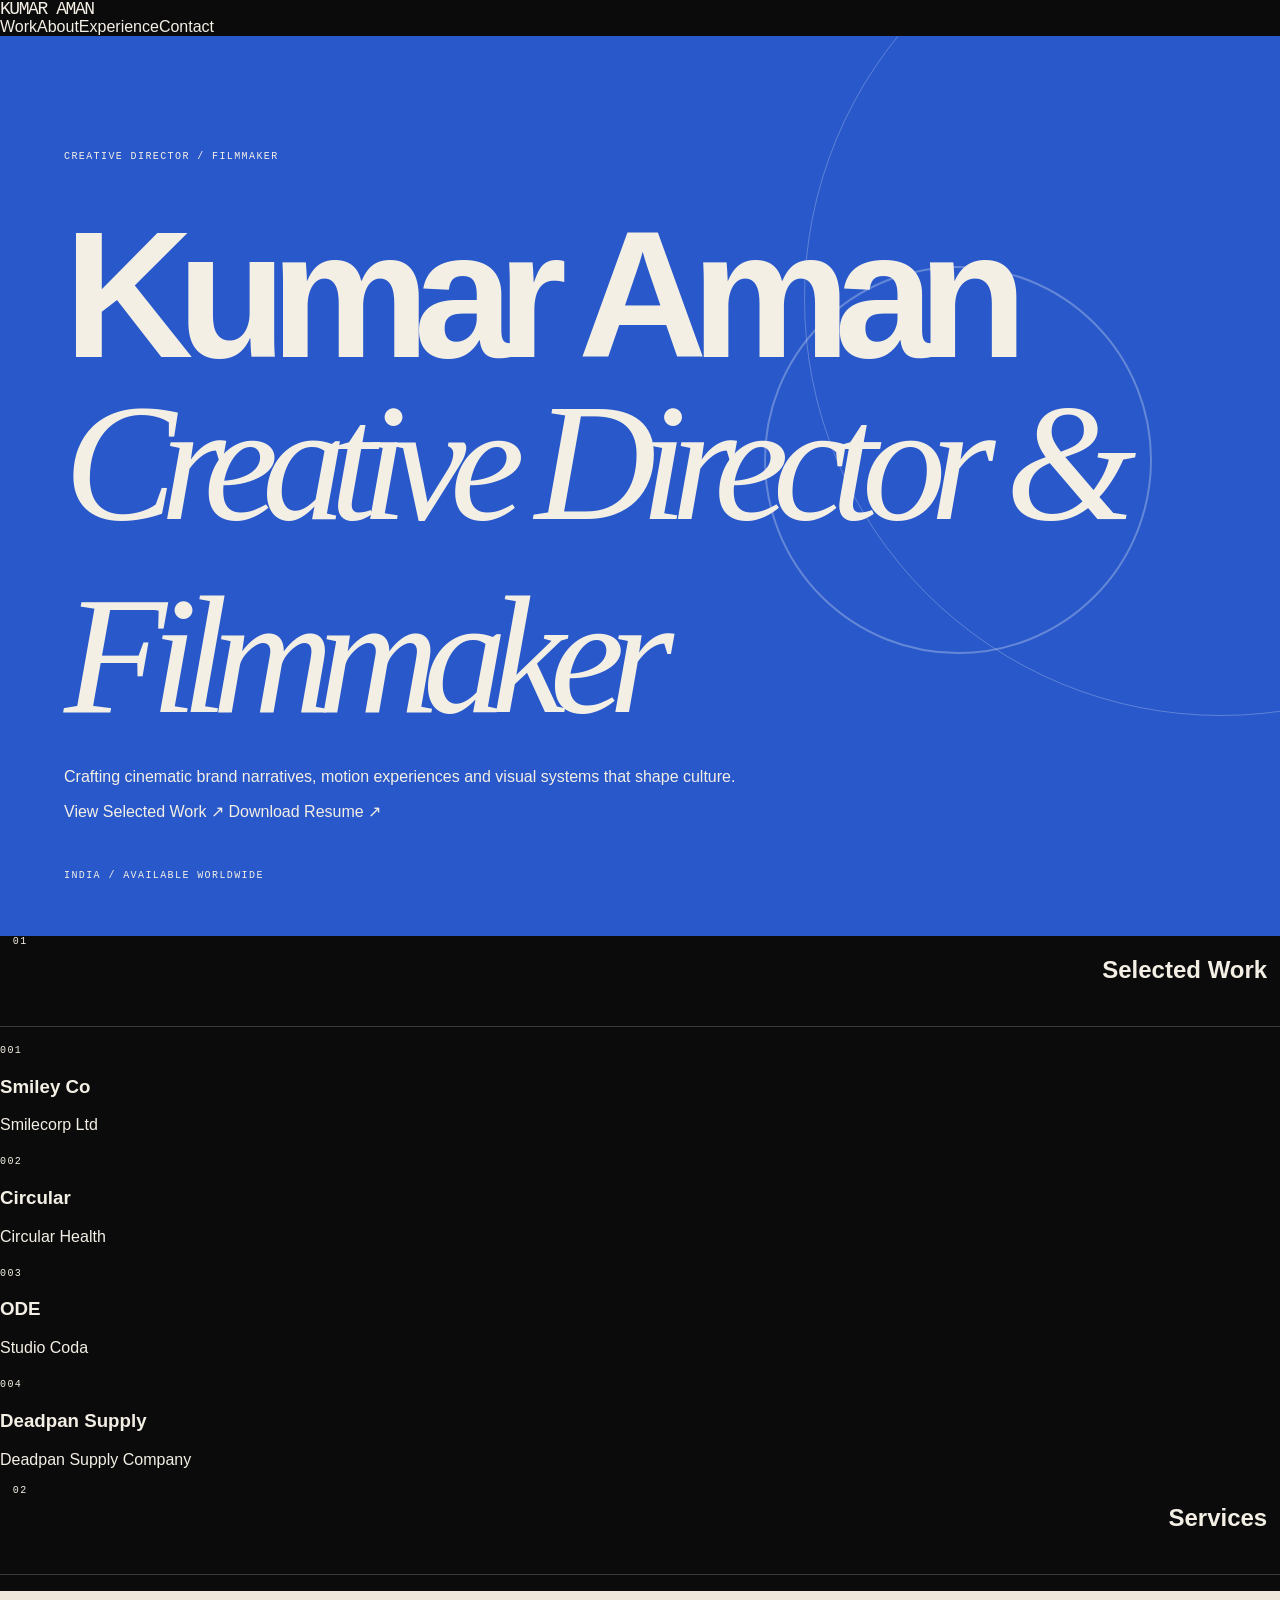
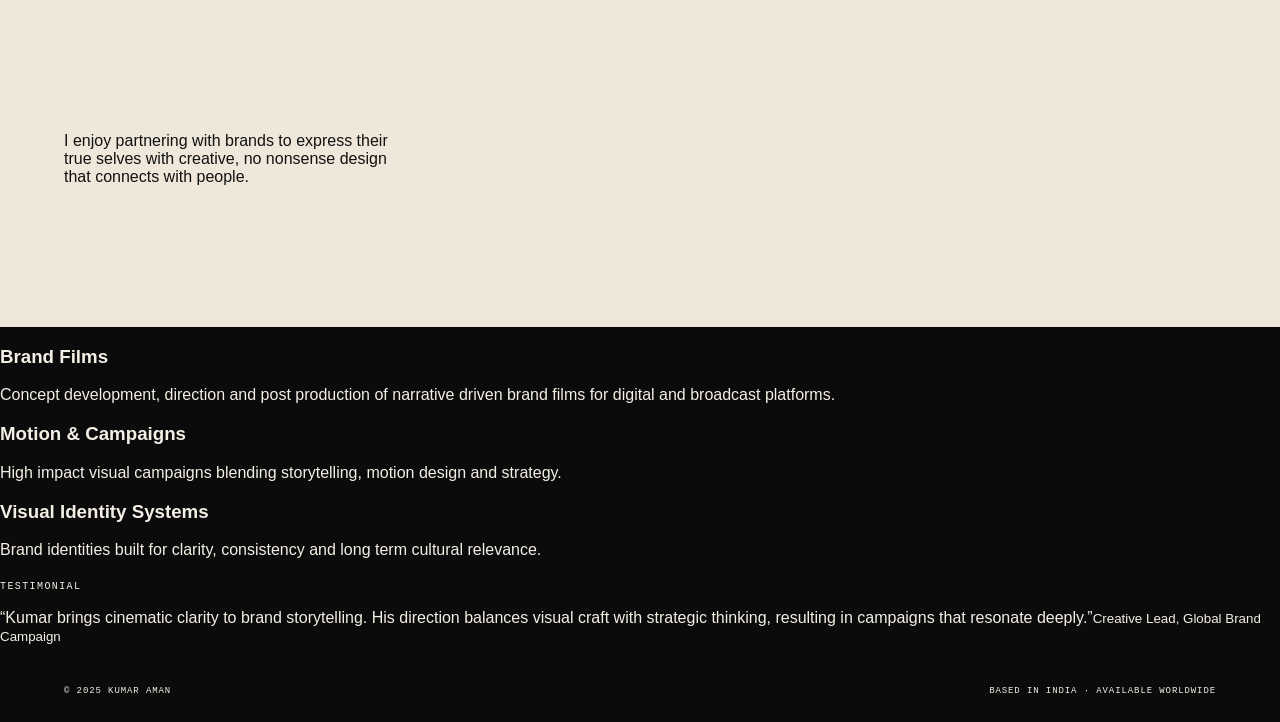
==== commit fd806628: "Replace homepage with fresh ZIP build" ====
--- a/index.html
+++ b/index.html
@@ -1 +1 @@
-<!doctype html><html lang="en"><head><meta charset="utf-8"><meta name="viewport" content="width=device-width, initial-scale=1"><meta name="theme-color" content="#0b0b0b"><meta name="description" content="Kumar Aman — Creative Director, designer and filmmaker."><title>Kumar Aman — Creative Director</title><link rel="preconnect" href="https://fonts.googleapis.com"><link rel="preconnect" href="https://fonts.gstatic.com" crossorigin><link href="https://fonts.googleapis.com/css2?family=DM+Mono:wght@400;500&family=DM+Sans:wght@400;500;700&family=Playfair+Display:ital,wght@0,500;1,500&display=swap" rel="stylesheet"><link rel="stylesheet" href="style.css"></head><body><div class="grain"></div><header class="site-header"><a class="brand" href="#top">KUMAR<br>AMAN<span>®</span></a><nav><a href="#work">Work</a><a href="#about">About</a><a href="#contact">Contact</a></nav><button class="menu" aria-label="Menu"><i></i><i></i></button></header><main id="top"><section class="hero"><div class="hero-kicker mono">CREATIVE DIRECTOR / DESIGNER / FILMMAKER</div><div><h1>Ideas, made <em>visible.</em></h1><p class="lead">I build brands, films and visual systems for people making things worth remembering.</p><a class="round" href="#work">Explore work ↘</a></div><div class="hero-side mono">INDIA / 2026<br>AVAILABLE WORLDWIDE</div></section><section class="statement"><div class="label">01 / About</div><div class="statement-copy"><p>I work across brand, design, motion and film, moving between strategy and execution until the idea has a visual language of its own.</p><p class="small">From a logo system to a campaign, a website to a cinematic film, the medium changes. The obsession with making it feel right does not.</p></div></section><section id="work" class="work"><div class="section-head"><span class="label">02 / Selected work</span><span class="label">Scroll to explore ↘</span></div><div class="projects"><a class="project blue" href="https://whiffcompany.vercel.app/" target="_blank" rel="noreferrer"><div class="project-top"><span>01</span><span>Brand · Packaging · Digital</span></div><div><h2>WHIFF</h2><p>House of Whiff / Collection 01 ↗</p></div></a><a class="project cream" href="https://whiffcompany.vercel.app/" target="_blank" rel="noreferrer"><div class="project-top"><span>02</span><span>Creative direction · Web</span></div><div><h2>WHIFF <i>01</i></h2><p>A visual system built around feeling, memory and scent. ↗</p></div></a><a class="project red" href="#contact"><div class="project-top"><span>03</span><span>Brand identity · Strategy</span></div><div><h2>THE<br>MINIMICAL</h2><p>Independent design and production practice. ↗</p></div></a><a class="project dark" href="#contact"><div class="project-top"><span>04</span><span>Film · Photography · Motion</span></div><div><h2>FRAME<br><em>BY FRAME</em></h2><p>Stories built with a camera, a cut and a point of view. ↗</p></div></a></div></section><section class="capabilities"><div class="label">03 / Capabilities</div><div class="cap-list"><div><span>01</span><h3>Brand<br>Identity</h3></div><div><span>02</span><h3>Digital<br>Design</h3></div><div><span>03</span><h3>Motion<br>Design</h3></div><div><span>04</span><h3>Film &<br>Production</h3></div><div><span>05</span><h3>Art<br>Direction</h3></div><div><span>06</span><h3>Creative<br>Strategy</h3></div></div></section><section class="experience"><div class="label">04 / Experience</div><div class="experience-copy"><div class="big-number">6<span>+</span></div><p>years shaping identities, campaigns, films and digital experiences across culture, lifestyle, hospitality and independent brands.</p><div class="credits"><span>500+ projects</span><span>Patna / India</span><span>Available worldwide</span></div></div></section><section class="contact" id="contact"><div class="label">05 / Contact</div><div><p class="contact-kicker">Have a problem worth<br>solving?</p><a class="email" href="mailto:madebykraman@gmail.com">madebykraman<br>@gmail.com ↗</a></div><div class="contact-bottom"><span>Open for selected collaborations</span><div><a href="https://www.instagram.com/madebykraman/" target="_blank" rel="noreferrer">Instagram</a><a href="https://www.linkedin.com/" target="_blank" rel="noreferrer">LinkedIn</a><a href="https://www.behance.net/" target="_blank" rel="noreferrer">Behance</a></div></div></section></main><footer><span>© 2026 Kumar Aman</span><span>Built with intention, not a template.</span><a href="#top">Back to top ↑</a></footer><script src="app.js"></script></body></html>+<!doctype html><html lang="en"><head><meta charset="utf-8"><meta name="viewport" content="width=device-width,initial-scale=1"><meta name="description" content="Kumar Aman — Creative Director, Filmmaker and visual storyteller."><title>Kumar Aman — Creative Director | Brand, Film & Visual Storytelling</title><link rel="stylesheet" href="style.css"></head><body><header><a class="brand" href="index.html">KUMAR AMAN</a><nav class="nav"><a href="work.html">Work</a><a href="profile.html">About</a><a href="services.html">Experience</a><a href="contact.html">Contact</a></nav></header><main><section class="hero"><span class="mono">Creative Director / Filmmaker</span><div><h1>Kumar Aman<br><em>Creative Director & Filmmaker</em></h1><p class="lead">Crafting cinematic brand narratives, motion experiences and visual systems that shape culture.</p><a class="button" href="work.html">View Selected Work ↗</a> <a class="button" href="contact.html">Download Resume ↗</a></div><span class="mono">India / Available Worldwide</span></section><section><div class="section-head"><span class="mono">01</span><h2>Selected Work</h2></div><div class="grid"><a class="card" href="work.html"><span class="mono">001</span><div><h3>Smiley Co</h3><p>Smilecorp Ltd</p></div></a><a class="card" href="work.html"><span class="mono">002</span><div><h3>Circular</h3><p>Circular Health</p></div></a><a class="card" href="work.html"><span class="mono">003</span><div><h3>ODE</h3><p>Studio Coda</p></div></a><a class="card" href="work.html"><span class="mono">004</span><div><h3>Deadpan Supply</h3><p>Deadpan Supply Company</p></div></a></div></section><section><div class="section-head"><span class="mono">02</span><h2>Services</h2></div><p class="statement">I enjoy partnering with brands to express their true selves with creative, no nonsense design that connects with people.</p><div class="grid"><div class="card"><h3>Brand Films</h3><p>Concept development, direction and post production of narrative driven brand films for digital and broadcast platforms.</p></div><div class="card"><h3>Motion & Campaigns</h3><p>High impact visual campaigns blending storytelling, motion design and strategy.</p></div><div class="card"><h3>Visual Identity Systems</h3><p>Brand identities built for clarity, consistency and long term cultural relevance.</p></div></div></section><section><span class="mono">Testimonial</span><p class="quote">“Kumar brings cinematic clarity to brand storytelling. His direction balances visual craft with strategic thinking, resulting in campaigns that resonate deeply.”<small>Creative Lead, Global Brand Campaign</small></p></section></main><footer class="footer"><span>© 2025 Kumar Aman</span><span>Based in India · Available Worldwide</span></footer><script src="app.js"></script></body></html>
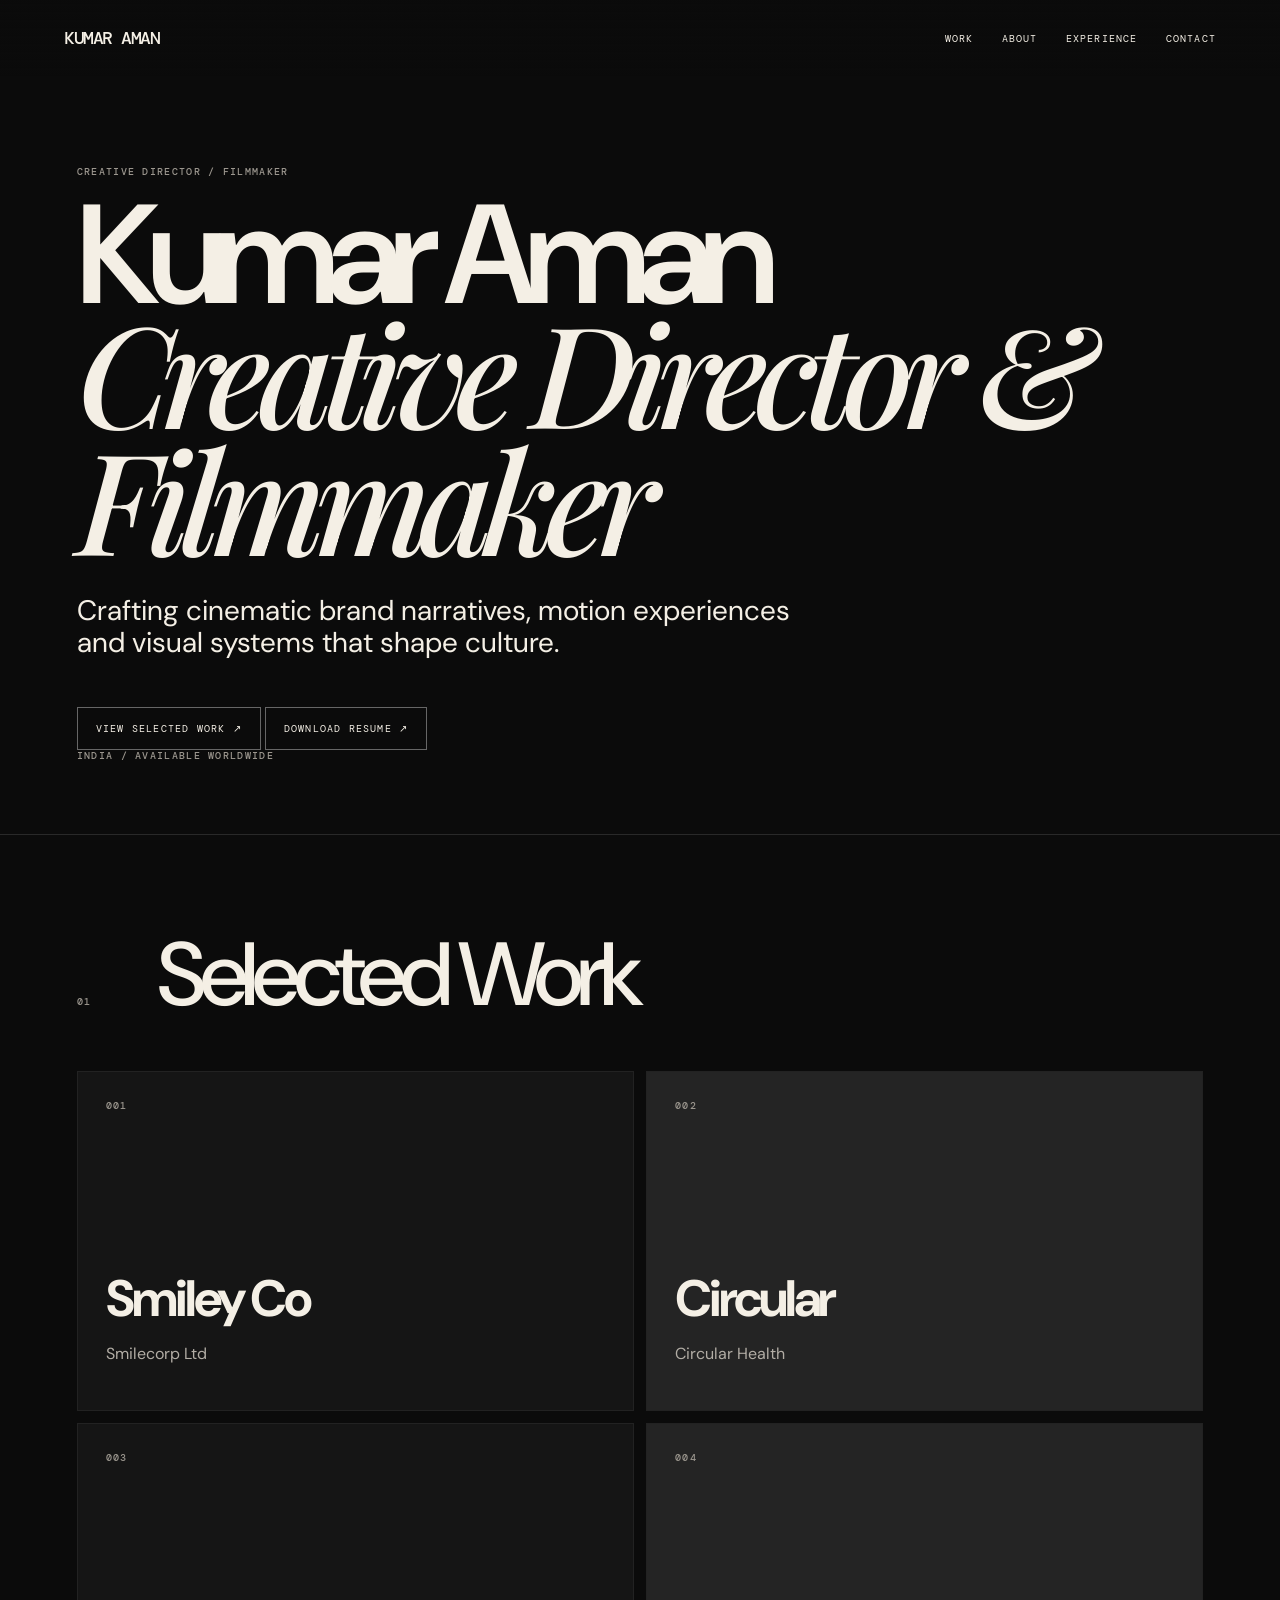
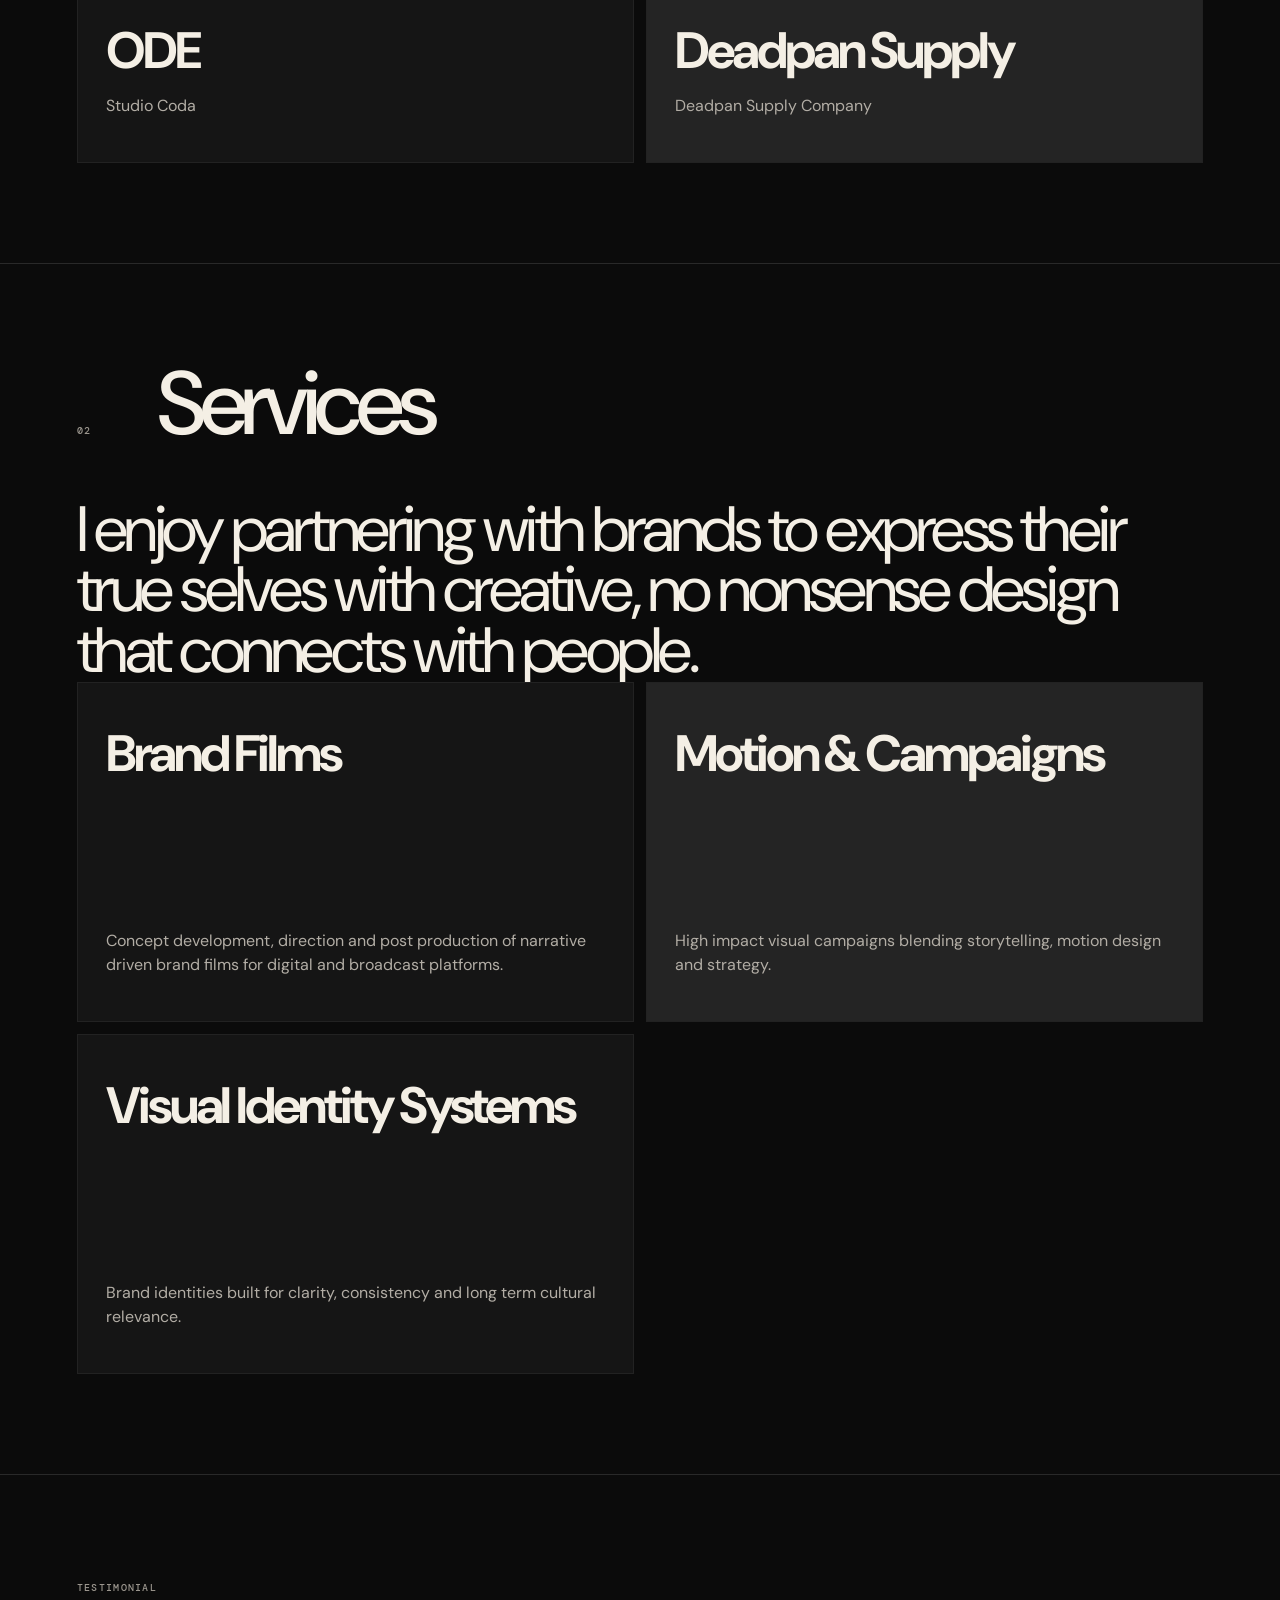
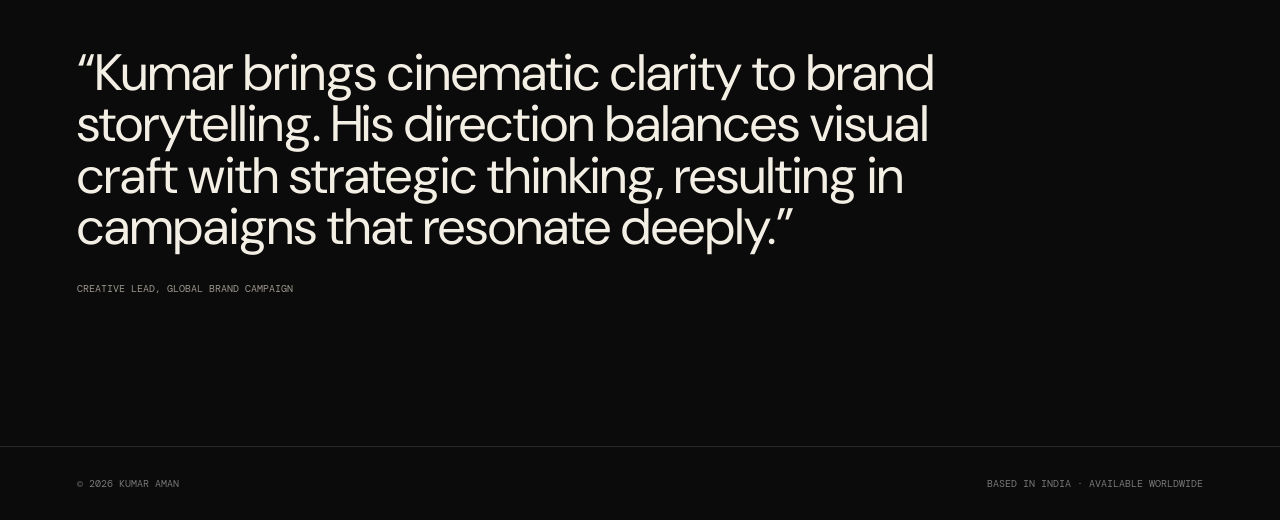
==== commit 9a0f6e71: "Refresh homepage from sample 05" ====
--- a/index.html
+++ b/index.html
@@ -1 +1 @@
-<!doctype html><html lang="en"><head><meta charset="utf-8"><meta name="viewport" content="width=device-width,initial-scale=1"><meta name="description" content="Kumar Aman — Creative Director, Filmmaker and visual storyteller."><title>Kumar Aman — Creative Director | Brand, Film & Visual Storytelling</title><link rel="stylesheet" href="style.css"></head><body><header><a class="brand" href="index.html">KUMAR AMAN</a><nav class="nav"><a href="work.html">Work</a><a href="profile.html">About</a><a href="services.html">Experience</a><a href="contact.html">Contact</a></nav></header><main><section class="hero"><span class="mono">Creative Director / Filmmaker</span><div><h1>Kumar Aman<br><em>Creative Director & Filmmaker</em></h1><p class="lead">Crafting cinematic brand narratives, motion experiences and visual systems that shape culture.</p><a class="button" href="work.html">View Selected Work ↗</a> <a class="button" href="contact.html">Download Resume ↗</a></div><span class="mono">India / Available Worldwide</span></section><section><div class="section-head"><span class="mono">01</span><h2>Selected Work</h2></div><div class="grid"><a class="card" href="work.html"><span class="mono">001</span><div><h3>Smiley Co</h3><p>Smilecorp Ltd</p></div></a><a class="card" href="work.html"><span class="mono">002</span><div><h3>Circular</h3><p>Circular Health</p></div></a><a class="card" href="work.html"><span class="mono">003</span><div><h3>ODE</h3><p>Studio Coda</p></div></a><a class="card" href="work.html"><span class="mono">004</span><div><h3>Deadpan Supply</h3><p>Deadpan Supply Company</p></div></a></div></section><section><div class="section-head"><span class="mono">02</span><h2>Services</h2></div><p class="statement">I enjoy partnering with brands to express their true selves with creative, no nonsense design that connects with people.</p><div class="grid"><div class="card"><h3>Brand Films</h3><p>Concept development, direction and post production of narrative driven brand films for digital and broadcast platforms.</p></div><div class="card"><h3>Motion & Campaigns</h3><p>High impact visual campaigns blending storytelling, motion design and strategy.</p></div><div class="card"><h3>Visual Identity Systems</h3><p>Brand identities built for clarity, consistency and long term cultural relevance.</p></div></div></section><section><span class="mono">Testimonial</span><p class="quote">“Kumar brings cinematic clarity to brand storytelling. His direction balances visual craft with strategic thinking, resulting in campaigns that resonate deeply.”<small>Creative Lead, Global Brand Campaign</small></p></section></main><footer class="footer"><span>© 2025 Kumar Aman</span><span>Based in India · Available Worldwide</span></footer><script src="app.js"></script></body></html>+<!doctype html><html lang="en"><head><meta charset="utf-8"><meta name="viewport" content="width=device-width,initial-scale=1"><meta name="description" content="Kumar Aman — Creative Director, Filmmaker and visual storyteller."><title>Kumar Aman — Creative Director | Brand, Film & Visual Storytelling</title><link rel="stylesheet" href="style.css"></head><body><header><a class="brand" href="index.html">KUMAR AMAN</a><nav class="nav"><a href="work.html">Work</a><a href="profile.html">About</a><a href="services.html">Experience</a><a href="contact.html">Contact</a></nav></header><main><section class="hero"><span class="mono">Creative Director / Filmmaker</span><div><h1>Kumar Aman<br><em>Creative Director & Filmmaker</em></h1><p class="lead">Crafting cinematic brand narratives, motion experiences and visual systems that shape culture.</p><a class="button" href="work.html">View Selected Work ↗</a> <a class="button" href="contact.html">Download Resume ↗</a></div><span class="mono">India / Available Worldwide</span></section><section><div class="section-head"><span class="mono">01</span><h2>Selected Work</h2></div><div class="grid"><a class="card" href="work.html"><span class="mono">001</span><div><h3>Smiley Co</h3><p>Smilecorp Ltd</p></div></a><a class="card" href="work.html"><span class="mono">002</span><div><h3>Circular</h3><p>Circular Health</p></div></a><a class="card" href="work.html"><span class="mono">003</span><div><h3>ODE</h3><p>Studio Coda</p></div></a><a class="card" href="work.html"><span class="mono">004</span><div><h3>Deadpan Supply</h3><p>Deadpan Supply Company</p></div></a></div></section><section><div class="section-head"><span class="mono">02</span><h2>Services</h2></div><p class="statement">I enjoy partnering with brands to express their true selves with creative, no nonsense design that connects with people.</p><div class="grid"><div class="card"><h3>Brand Films</h3><p>Concept development, direction and post production of narrative driven brand films for digital and broadcast platforms.</p></div><div class="card"><h3>Motion & Campaigns</h3><p>High impact visual campaigns blending storytelling, motion design and strategy.</p></div><div class="card"><h3>Visual Identity Systems</h3><p>Brand identities built for clarity, consistency and long term cultural relevance.</p></div></div></section><section><span class="mono">Testimonial</span><p class="quote">“Kumar brings cinematic clarity to brand storytelling. His direction balances visual craft with strategic thinking, resulting in campaigns that resonate deeply.”<small>Creative Lead, Global Brand Campaign</small></p></section></main><footer class="footer"><span>© 2026 Kumar Aman</span><span>Based in India · Available Worldwide</span></footer><script src="app.js"></script></body></html>
--- a/style.css
+++ b/style.css
@@ -1 +1,2 @@
-*{box-sizing:border-box}html{scroll-behavior:smooth}body{margin:0;background:#0b0b0b;color:#f4efe5;font-family:'DM Sans',sans-serif;overflow-x:hidden}a{color:inherit;text-decoration:none}.grain{position:fixed;inset:0;z-index:20;pointer-events:none;opacity:.055;background-image:url("data:image/svg+xml,%3Csvg xmlns='http://www.w3.org/2000/svg' width='180' height='180'%3E%3Cfilter id='n'%3E%3CfeTurbulence type='fractalNoise' baseFrequency='.85' numOctaves='4' stitchTiles='stitch'/%3E%3C/filter%3E%3Crect width='100%25' height='100%25' filter='url(%23n)'/%3E%3C/svg%3E")}.site-header{position:fixed;z-index:30;top:0;left:0;right:0;height:76px;padding:0 4vw;display:flex;align-items:center;justify-content:space-between;mix-blend-mode:difference}.brand{font:500 18px/1 'DM Mono',monospace;letter-spacing:-.08em}.brand span{font-size:7px;vertical-align:top;margin-left:3px}.site-header nav{display:flex;gap:30px;font:10px 'DM Mono',monospace;text-transform:uppercase;letter-spacing:.12em}.site-header nav a{opacity:.75}.menu{display:none;background:none;border:0}.menu i{display:block;width:22px;height:1px;background:#fff;margin:5px}.hero{min-height:100svh;background:#2858c9;padding:115px 5vw 55px;display:flex;flex-direction:column;justify-content:space-between;position:relative;overflow:hidden}.hero:before{content:"";position:absolute;width:65vw;height:65vw;border:1px solid rgba(255,255,255,.25);border-radius:50%;right:-28vw;top:-12vw}.hero:after{content:"";position:absolute;width:30vw;height:30vw;border:2px solid rgba(255,255,255,.28);border-radius:50%;right:10vw;top:18vw}.hero-meta,.hero-foot{display:flex;justify-content:space-between;gap:30px;font:10px 'DM Mono',monospace;text-transform:uppercase;letter-spacing:.1em;position:relative;z-index:2}.hero h1{font-size:clamp(76px,14vw,210px);line-height:.78;letter-spacing:-.09em;margin:15px 0 0;font-weight:600;position:relative;z-index:2}.hero h1 em{font:500 italic .94em 'Playfair Display',serif}.kicker,.label,.mono{font:10px 'DM Mono',monospace;text-transform:uppercase;letter-spacing:.14em}.hero-foot{align-items:flex-end}.hero-foot p{max-width:440px;font:16px/1.45 'DM Sans',sans-serif;text-transform:none;letter-spacing:0}.circle-link{width:94px;height:94px;border:1px solid rgba(255,255,255,.55);border-radius:50%;display:flex;align-items:center;justify-content:center;text-align:center;font:10px/1.35 'DM Mono',monospace;text-transform:uppercase;transition:.25s}.circle-link:hover{background:#f4efe5;color:#2858c9}.statement,.capabilities,.experience{padding:11vw 5vw;display:grid;grid-template-columns:1fr 2fr;gap:8vw;background:#efe8da;color:#111}.statement-copy>p:first-child{font-size:clamp(30px,4vw,62px);line-height:1.02;letter-spacing:-.055em;margin:0;max-width:900px}.statement-copy .small{font-size:16px;line-height:1.5;max-width:510px;margin:70px 0 0}.work{padding:9vw 4vw;background:#151515}.section-head{display:flex;justify-content:space-between;border-bottom:1px solid rgba(244,239,229,.2);padding:0 1vw 22px;margin-bottom:12px}.projects{display:grid;grid-template-columns:1fr 1fr;gap:12px}.project{min-height:560px;padding:25px;display:flex;flex-direction:column;justify-content:space-between;position:relative;overflow:hidden;transition:transform .35s}.project:hover{transform:translateY(-5px)}.project:before{content:"";position:absolute;width:65%;height:65%;border:1px solid rgba(255,255,255,.3);border-radius:50%;right:-22%;bottom:-25%;transform:rotate(-20deg)}.project-top{display:flex;justify-content:space-between;font:9px 'DM Mono',monospace;text-transform:uppercase;letter-spacing:.1em;position:relative;z-index:2}.project h2{font-size:clamp(60px,8vw,125px);line-height:.75;letter-spacing:-.085em;margin:0;position:relative;z-index:2}.project h2 i,.project h2 em{font:500 italic .72em 'Playfair Display',serif}.project p{font:12px 'DM Mono',monospace;text-transform:uppercase;letter-spacing:.06em;position:relative;z-index:2}.project-arrow{position:absolute;right:25px;top:50%;font-size:30px}.blue{background:#2858c9}.cream{background:#e8dfcf;color:#111}.cream:before{border-color:rgba(0,0,0,.25)}.red{background:#b63a35}.dark{background:#252525}.capabilities{background:#f4efe5}.cap-list{display:grid;grid-template-columns:repeat(2,1fr);gap:0 5vw}.cap-list>div{border-top:1px solid #111;padding:25px 0;display:flex;justify-content:space-between;min-height:155px}.cap-list span{font:10px 'DM Mono',monospace}.cap-list h3{font-size:clamp(32px,4vw,62px);line-height:.82;letter-spacing:-.06em;margin:0}.experience{background:#2858c9;color:#f4efe5;min-height:80vh}.experience-copy{position:relative}.big-number{font-size:clamp(150px,28vw,420px);line-height:.7;letter-spacing:-.1em}.big-number span{font:italic .3em 'Playfair Display',serif}.experience-copy>p{max-width:520px;font-size:18px;line-height:1.4;margin:70px 0}.credits{display:flex;gap:25px;flex-wrap:wrap;font:10px 'DM Mono',monospace;text-transform:uppercase;letter-spacing:.1em}.contact{min-height:90vh;padding:9vw 5vw 5vw;background:#efe8da;color:#111;display:flex;flex-direction:column;justify-content:space-between}.contact-kicker{font-size:clamp(48px,8vw,110px);line-height:.8;letter-spacing:-.08em;margin:0 0 55px}.email{font:italic clamp(45px,8vw,105px)/.8 'Playfair Display',serif;letter-spacing:-.065em}.contact-bottom{border-top:1px solid #111;padding-top:18px;display:flex;justify-content:space-between;font:10px 'DM Mono',monospace;text-transform:uppercase;letter-spacing:.1em}.contact-bottom div{display:flex;gap:25px}footer{padding:25px 5vw;display:flex;justify-content:space-between;gap:20px;background:#0b0b0b;color:#f4efe5;font:9px 'DM Mono',monospace;text-transform:uppercase;letter-spacing:.1em}@media(max-width:800px){.site-header{height:62px;padding:0 20px}.site-header nav{display:none}.menu{display:block}.hero{padding:95px 22px 35px}.hero-meta span:last-child{display:none}.hero h1{font-size:23vw}.hero-foot{display:block}.hero-foot p{font-size:15px;margin:25px 0}.circle-link{width:76px;height:76px}.statement,.capabilities,.experience{display:block;padding:80px 22px}.statement-copy,.experience-copy{margin-top:55px}.statement-copy .small{margin-top:45px}.work{padding:75px 12px}.projects{grid-template-columns:1fr}.project{min-height:450px}.cap-list{grid-template-columns:1fr;margin-top:55px}.cap-list>div{min-height:125px}.experience{min-height:70vh}.experience-copy>p{margin:55px 0}.contact{padding:75px 22px 30px;min-height:78vh}.contact-bottom{display:block;line-height:2}.contact-bottom div{margin-top:12px;flex-wrap:wrap;gap:16px}footer{padding:22px;display:block;line-height:2}footer span:nth-child(2){display:block}.mono{font-size:9px}}+@import url('https://fonts.googleapis.com/css2?family=DM+Mono:wght@400;500&family=DM+Sans:wght@400;500;700&family=Playfair+Display:ital,wght@0,500;1,500&display=swap');
+:root{--bg:#0b0b0b;--fg:#f4efe5;--muted:#9b968e;--line:#292929;--accent:#c7ff39}*{box-sizing:border-box}html{scroll-behavior:smooth}body{margin:0;background:var(--bg);color:var(--fg);font-family:'DM Sans',sans-serif}a{color:inherit;text-decoration:none}.mono{font:500 10px/1.2 'DM Mono',monospace;letter-spacing:.13em;text-transform:uppercase;color:var(--muted)}header{position:fixed;z-index:10;top:0;left:0;right:0;height:76px;padding:0 5vw;display:flex;justify-content:space-between;align-items:center;background:linear-gradient(#0b0b0bdd,transparent)}.brand{font:500 18px/1 'DM Mono',monospace;letter-spacing:-.08em}.nav{display:flex;gap:28px;font:10px 'DM Mono',monospace;text-transform:uppercase;letter-spacing:.12em}.nav a:hover,.nav a.active{color:var(--accent)}main{padding-top:76px}.hero{min-height:78vh;padding:10vh 6vw 8vh;display:flex;flex-direction:column;justify-content:space-between;border-bottom:1px solid var(--line)}h1{font-size:clamp(58px,11vw,160px);line-height:.82;letter-spacing:-.08em;margin:20px 0;font-weight:600;max-width:1150px}h1 em,h2 em,h3 em,.statement em{font-family:'Playfair Display',serif;font-weight:500}.lead{font-size:clamp(20px,2.2vw,32px);line-height:1.15;max-width:760px}.button{display:inline-block;border:1px solid #666;padding:14px 18px;margin-top:20px;font:10px 'DM Mono',monospace;text-transform:uppercase;letter-spacing:.12em}.button:hover{background:var(--fg);color:var(--bg)}section{padding:100px 6vw;border-bottom:1px solid var(--line)}.section-head{display:grid;grid-template-columns:60px 1fr auto;gap:20px;align-items:baseline;margin-bottom:55px}.section-head h2{font-size:clamp(44px,7vw,90px);line-height:.9;letter-spacing:-.07em;margin:0;font-weight:500}.grid{display:grid;grid-template-columns:repeat(2,1fr);gap:12px}.card{min-height:340px;padding:28px;background:#151515;border:1px solid #222;display:flex;flex-direction:column;justify-content:space-between}.card:nth-child(2n){background:#242424}.card h3{font-size:clamp(36px,4vw,62px);line-height:.9;letter-spacing:-.06em;margin:20px 0}.card p{max-width:520px;color:#b2ada5;line-height:1.5}.about-grid,.contact-grid{display:grid;grid-template-columns:1.2fr .8fr;gap:8vw}.statement{font-size:clamp(34px,5vw,72px);line-height:.95;letter-spacing:-.055em;margin:0}.body-copy{color:#b8b2aa;font-size:17px;line-height:1.6}.facts{display:grid;grid-template-columns:repeat(3,1fr);gap:20px;margin-top:55px;border-top:1px solid var(--line);padding-top:20px}.facts b{display:block;font-size:40px;color:var(--fg)}.list{display:grid}.list-item{display:grid;grid-template-columns:70px 1fr 1fr;gap:20px;padding:28px 0;border-top:1px solid var(--line)}.list-item h3{font-size:38px;margin:0;letter-spacing:-.05em}.list-item p{color:#aaa49c;margin:0;line-height:1.5}.quote{font-size:clamp(28px,4vw,55px);line-height:1;max-width:900px}.quote small{display:block;font:10px 'DM Mono',monospace;color:var(--muted);margin-top:30px;text-transform:uppercase}.email{font:clamp(22px,3vw,40px) 'DM Mono',monospace;border-bottom:1px solid #666}.socials{display:flex;flex-direction:column;gap:15px;font:12px 'DM Mono',monospace;text-transform:uppercase}.footer{padding:30px 6vw;display:flex;justify-content:space-between;color:#777;font:10px 'DM Mono',monospace;text-transform:uppercase}@media(max-width:760px){header{height:62px;padding:0 20px}.nav{gap:12px;font-size:8px}.hero{min-height:75vh;padding:8vh 22px 50px}section{padding:75px 22px}.grid,.about-grid,.contact-grid{grid-template-columns:1fr}.section-head{grid-template-columns:40px 1fr}.section-head .mono:last-child{display:none}.list-item{grid-template-columns:40px 1fr}.list-item p{grid-column:2}.facts{grid-template-columns:1fr 1fr}.footer{padding:25px 22px;display:block;line-height:2}.footer span:last-child{display:block}}
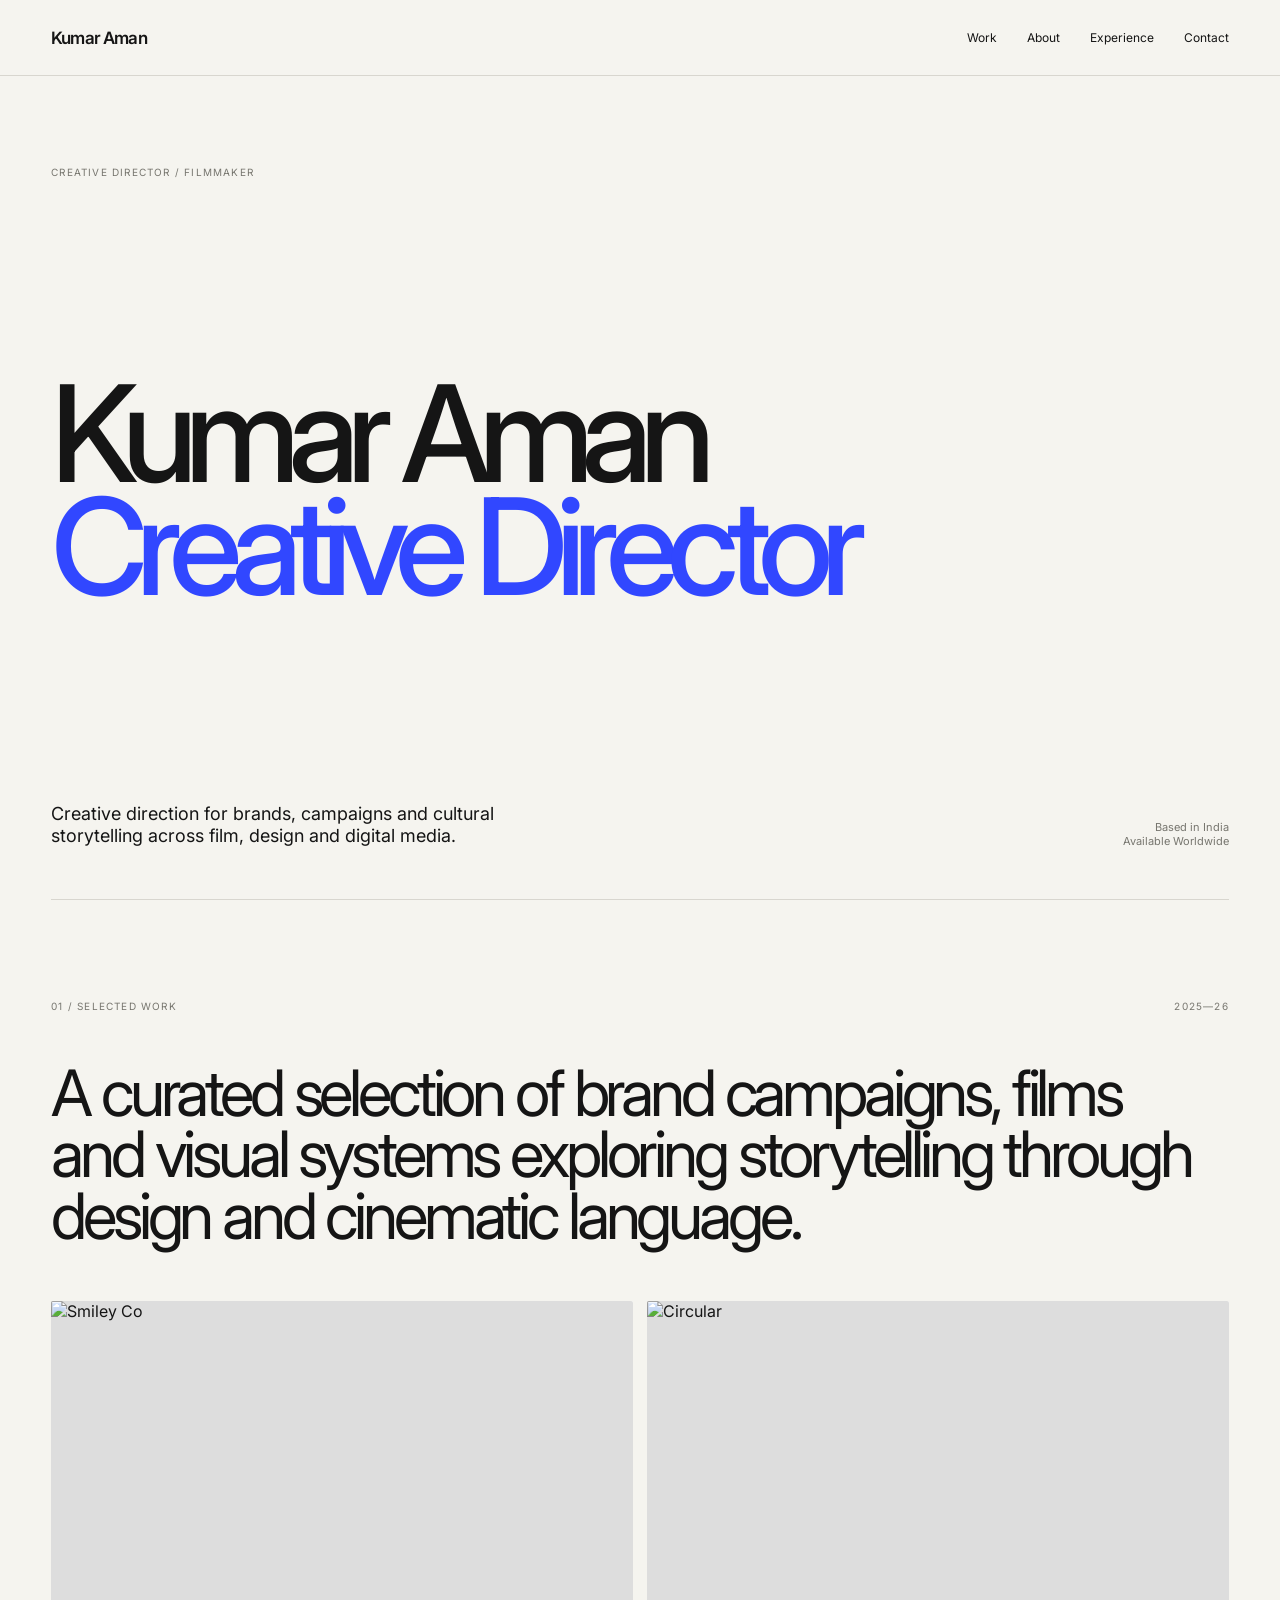
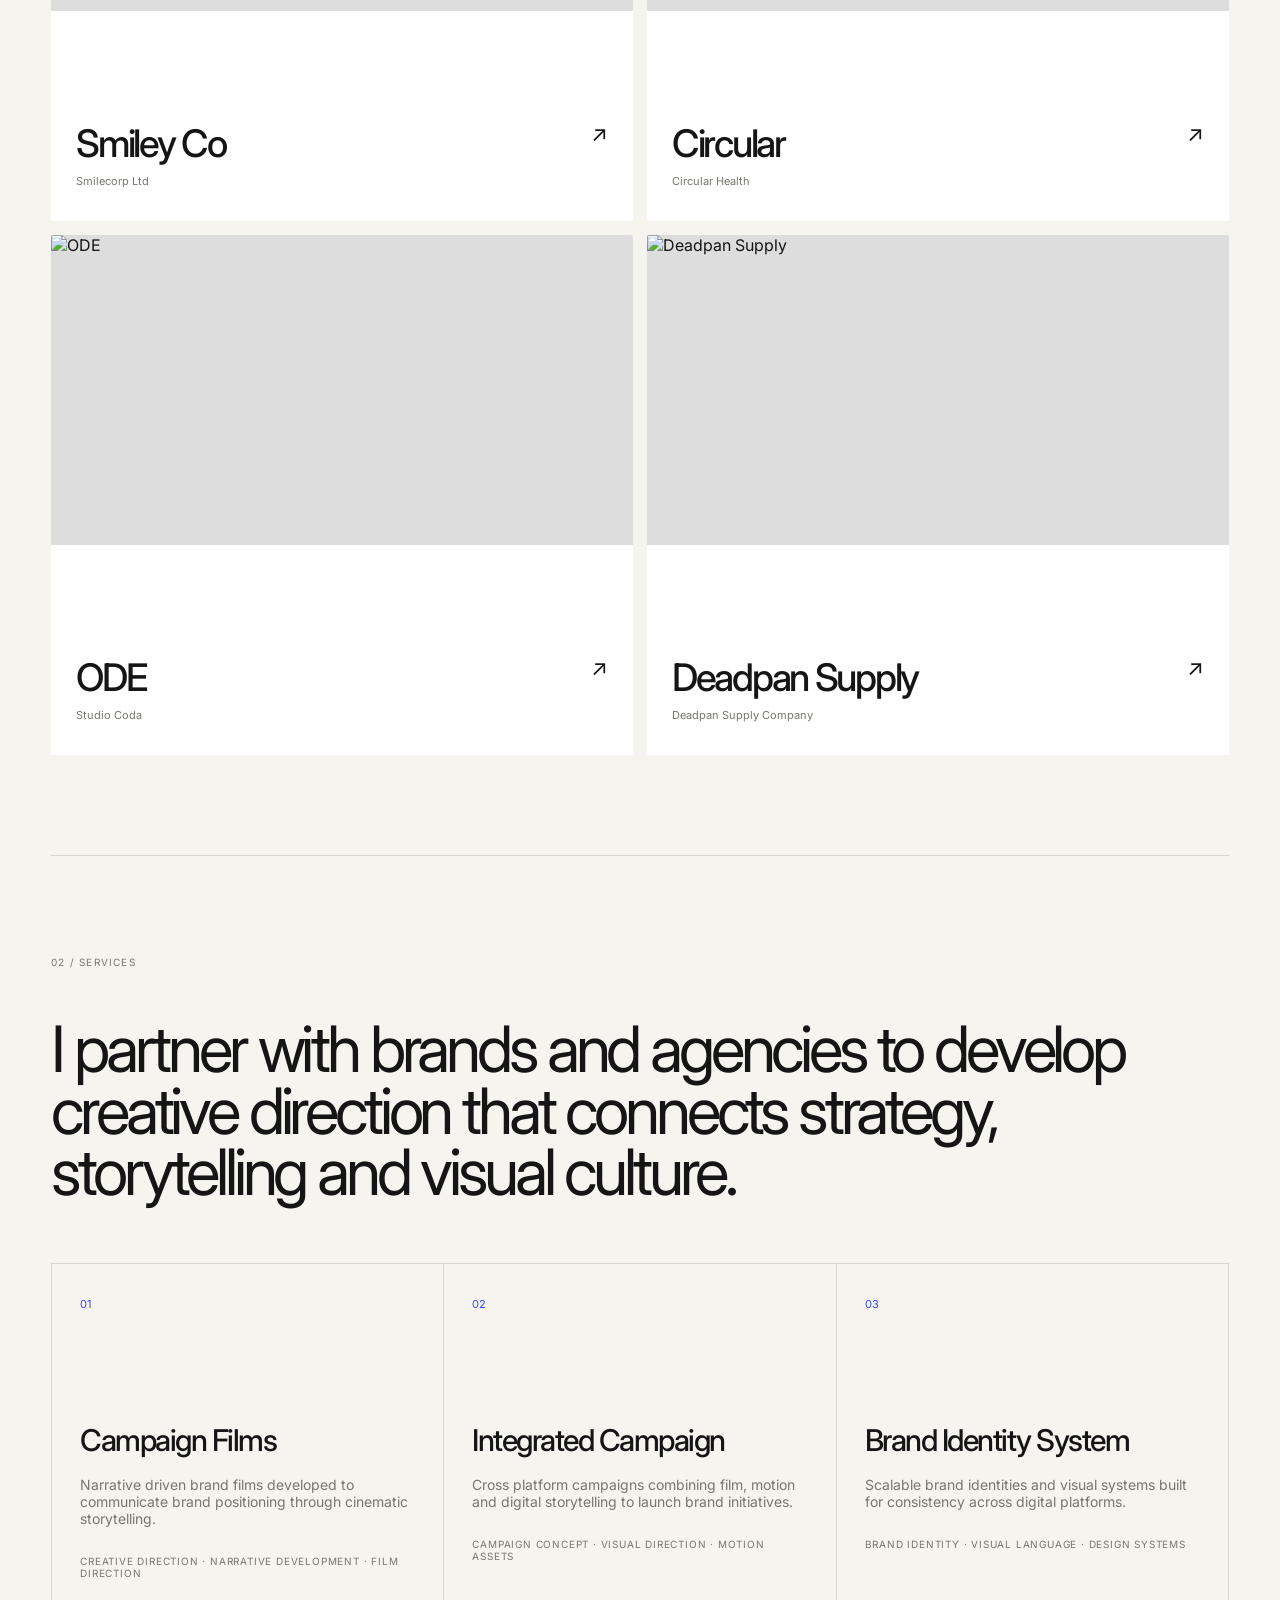
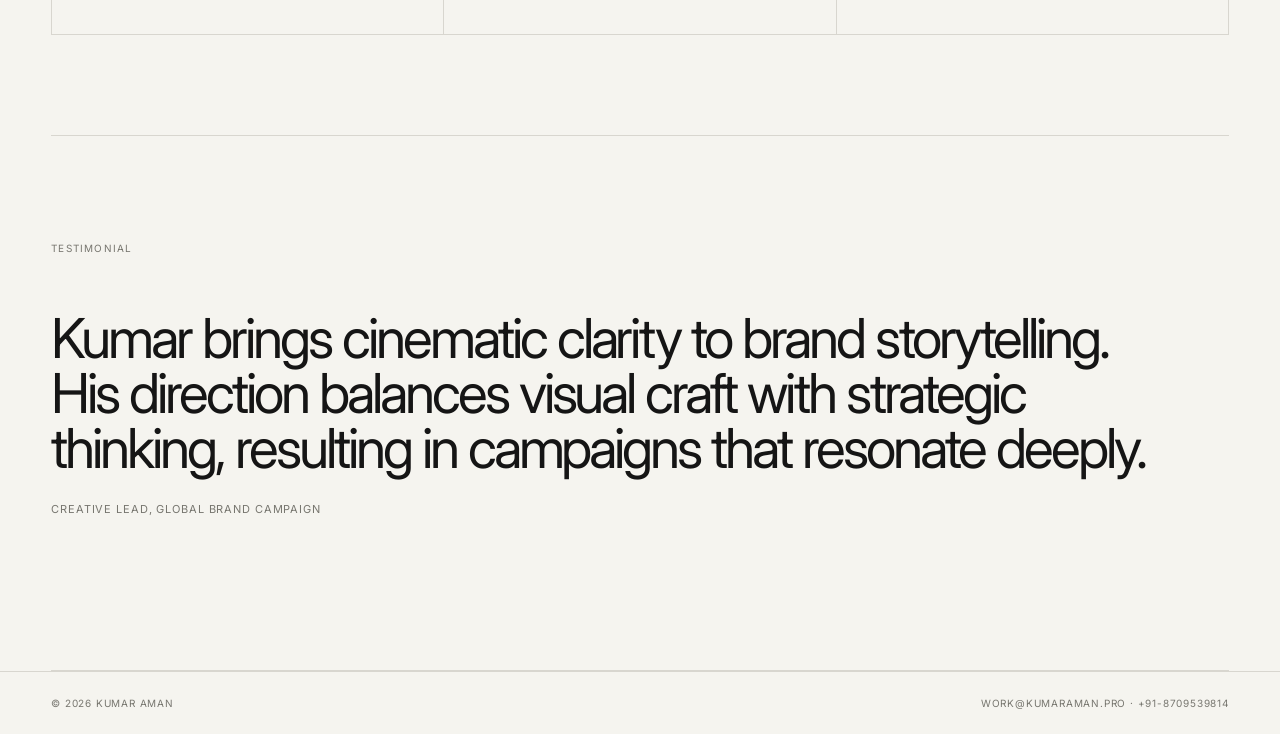
==== commit 0f390ccf: "Fresh rebuild from sample 05" ====
--- a/index.html
+++ b/index.html
@@ -1 +1 @@
-<!doctype html><html lang="en"><head><meta charset="utf-8"><meta name="viewport" content="width=device-width,initial-scale=1"><meta name="description" content="Kumar Aman — Creative Director, Filmmaker and visual storyteller."><title>Kumar Aman — Creative Director | Brand, Film & Visual Storytelling</title><link rel="stylesheet" href="style.css"></head><body><header><a class="brand" href="index.html">KUMAR AMAN</a><nav class="nav"><a href="work.html">Work</a><a href="profile.html">About</a><a href="services.html">Experience</a><a href="contact.html">Contact</a></nav></header><main><section class="hero"><span class="mono">Creative Director / Filmmaker</span><div><h1>Kumar Aman<br><em>Creative Director & Filmmaker</em></h1><p class="lead">Crafting cinematic brand narratives, motion experiences and visual systems that shape culture.</p><a class="button" href="work.html">View Selected Work ↗</a> <a class="button" href="contact.html">Download Resume ↗</a></div><span class="mono">India / Available Worldwide</span></section><section><div class="section-head"><span class="mono">01</span><h2>Selected Work</h2></div><div class="grid"><a class="card" href="work.html"><span class="mono">001</span><div><h3>Smiley Co</h3><p>Smilecorp Ltd</p></div></a><a class="card" href="work.html"><span class="mono">002</span><div><h3>Circular</h3><p>Circular Health</p></div></a><a class="card" href="work.html"><span class="mono">003</span><div><h3>ODE</h3><p>Studio Coda</p></div></a><a class="card" href="work.html"><span class="mono">004</span><div><h3>Deadpan Supply</h3><p>Deadpan Supply Company</p></div></a></div></section><section><div class="section-head"><span class="mono">02</span><h2>Services</h2></div><p class="statement">I enjoy partnering with brands to express their true selves with creative, no nonsense design that connects with people.</p><div class="grid"><div class="card"><h3>Brand Films</h3><p>Concept development, direction and post production of narrative driven brand films for digital and broadcast platforms.</p></div><div class="card"><h3>Motion & Campaigns</h3><p>High impact visual campaigns blending storytelling, motion design and strategy.</p></div><div class="card"><h3>Visual Identity Systems</h3><p>Brand identities built for clarity, consistency and long term cultural relevance.</p></div></div></section><section><span class="mono">Testimonial</span><p class="quote">“Kumar brings cinematic clarity to brand storytelling. His direction balances visual craft with strategic thinking, resulting in campaigns that resonate deeply.”<small>Creative Lead, Global Brand Campaign</small></p></section></main><footer class="footer"><span>© 2026 Kumar Aman</span><span>Based in India · Available Worldwide</span></footer><script src="app.js"></script></body></html>+<!doctype html><html lang="en"><head><meta charset="utf-8"><meta name="viewport" content="width=device-width,initial-scale=1"><meta name="description" content="Kumar Aman, multidisciplinary Creative Director working across storytelling, design and visual culture."><title>Kumar Aman</title><link rel="stylesheet" href="style.css"></head><body><header><a class="logo" href="index.html">Kumar Aman</a><nav class="nav"><a href="work.html">Work</a><a href="profile.html">About</a><a href="services.html">Experience</a><a href="contact.html">Contact</a></nav></header><main class="wrap"><section class="hero"><span class="eyebrow">Creative Director / Filmmaker</span><h1>Kumar Aman<br><em>Creative Director</em></h1><div class="hero-bottom"><p>Creative direction for brands, campaigns and cultural storytelling across film, design and digital media.</p><div class="hero-meta">Based in India<br>Available Worldwide</div></div></section><section class="section"><div class="section-top"><span class="eyebrow">01 / Selected Work</span><span class="eyebrow">2025—26</span></div><p class="statement">A curated selection of brand campaigns, films and visual systems exploring storytelling through design and cinematic language.</p><div class="grid" style="margin-top:55px"><a class="project" href="work.html"><div class="project-image"><img src="https://framerusercontent.com/images/OtBSNkvbQb7E4LwhTf6J3W3UTO05d30.jpg?width=1200&height=1200" alt="Smiley Co"></div><div class="project-info"><div><h3>Smiley Co</h3><p>Smilecorp Ltd</p></div><span class="arrow">↗</span></div></a><a class="project" href="work.html"><div class="project-image"><img src="https://framerusercontent.com/images/883v059O9Yz94EdZs3JHLeJbgQ79de.png?width=1200&height=800" alt="Circular"></div><div class="project-info"><div><h3>Circular</h3><p>Circular Health</p></div><span class="arrow">↗</span></div></a><a class="project" href="work.html"><div class="project-image"><img src="https://framerusercontent.com/images/bo3cxl2YgNEAabqfK5wzez2NFCE91d6.jpg?width=1200&height=650" alt="ODE"></div><div class="project-info"><div><h3>ODE</h3><p>Studio Coda</p></div><span class="arrow">↗</span></div></a><a class="project" href="work.html"><div class="project-image"><img src="https://framerusercontent.com/images/pnfdQOlduspMY1GUFe9gbLei38c65e.png?width=1200&height=800" alt="Deadpan Supply"></div><div class="project-info"><div><h3>Deadpan Supply</h3><p>Deadpan Supply Company</p></div><span class="arrow">↗</span></div></a></div></section><section class="section"><div class="section-top"><span class="eyebrow">02 / Services</span></div><p class="statement">I partner with brands and agencies to develop creative direction that connects strategy, storytelling and visual culture.</p><div class="service-grid" style="margin-top:60px"><article class="service"><span class="service-num">01</span><h3>Campaign Films</h3><p>Narrative driven brand films developed to communicate brand positioning through cinematic storytelling.</p><div class="tags">Creative direction · Narrative development · Film direction</div></article><article class="service"><span class="service-num">02</span><h3>Integrated Campaign</h3><p>Cross platform campaigns combining film, motion and digital storytelling to launch brand initiatives.</p><div class="tags">Campaign concept · Visual direction · Motion assets</div></article><article class="service"><span class="service-num">03</span><h3>Brand Identity System</h3><p>Scalable brand identities and visual systems built for consistency across digital platforms.</p><div class="tags">Brand identity · Visual language · Design systems</div></article></div></section><section class="section"><span class="eyebrow">Testimonial</span><p class="quote">Kumar brings cinematic clarity to brand storytelling. His direction balances visual craft with strategic thinking, resulting in campaigns that resonate deeply.<small>Creative Lead, Global Brand Campaign</small></p></section></main><footer><span>© 2026 Kumar Aman</span><span>work@kumaraman.pro · +91-8709539814</span></footer><script src="app.js"></script></body></html>
--- a/style.css
+++ b/style.css
@@ -1,2 +1,2 @@
-@import url('https://fonts.googleapis.com/css2?family=DM+Mono:wght@400;500&family=DM+Sans:wght@400;500;700&family=Playfair+Display:ital,wght@0,500;1,500&display=swap');
-:root{--bg:#0b0b0b;--fg:#f4efe5;--muted:#9b968e;--line:#292929;--accent:#c7ff39}*{box-sizing:border-box}html{scroll-behavior:smooth}body{margin:0;background:var(--bg);color:var(--fg);font-family:'DM Sans',sans-serif}a{color:inherit;text-decoration:none}.mono{font:500 10px/1.2 'DM Mono',monospace;letter-spacing:.13em;text-transform:uppercase;color:var(--muted)}header{position:fixed;z-index:10;top:0;left:0;right:0;height:76px;padding:0 5vw;display:flex;justify-content:space-between;align-items:center;background:linear-gradient(#0b0b0bdd,transparent)}.brand{font:500 18px/1 'DM Mono',monospace;letter-spacing:-.08em}.nav{display:flex;gap:28px;font:10px 'DM Mono',monospace;text-transform:uppercase;letter-spacing:.12em}.nav a:hover,.nav a.active{color:var(--accent)}main{padding-top:76px}.hero{min-height:78vh;padding:10vh 6vw 8vh;display:flex;flex-direction:column;justify-content:space-between;border-bottom:1px solid var(--line)}h1{font-size:clamp(58px,11vw,160px);line-height:.82;letter-spacing:-.08em;margin:20px 0;font-weight:600;max-width:1150px}h1 em,h2 em,h3 em,.statement em{font-family:'Playfair Display',serif;font-weight:500}.lead{font-size:clamp(20px,2.2vw,32px);line-height:1.15;max-width:760px}.button{display:inline-block;border:1px solid #666;padding:14px 18px;margin-top:20px;font:10px 'DM Mono',monospace;text-transform:uppercase;letter-spacing:.12em}.button:hover{background:var(--fg);color:var(--bg)}section{padding:100px 6vw;border-bottom:1px solid var(--line)}.section-head{display:grid;grid-template-columns:60px 1fr auto;gap:20px;align-items:baseline;margin-bottom:55px}.section-head h2{font-size:clamp(44px,7vw,90px);line-height:.9;letter-spacing:-.07em;margin:0;font-weight:500}.grid{display:grid;grid-template-columns:repeat(2,1fr);gap:12px}.card{min-height:340px;padding:28px;background:#151515;border:1px solid #222;display:flex;flex-direction:column;justify-content:space-between}.card:nth-child(2n){background:#242424}.card h3{font-size:clamp(36px,4vw,62px);line-height:.9;letter-spacing:-.06em;margin:20px 0}.card p{max-width:520px;color:#b2ada5;line-height:1.5}.about-grid,.contact-grid{display:grid;grid-template-columns:1.2fr .8fr;gap:8vw}.statement{font-size:clamp(34px,5vw,72px);line-height:.95;letter-spacing:-.055em;margin:0}.body-copy{color:#b8b2aa;font-size:17px;line-height:1.6}.facts{display:grid;grid-template-columns:repeat(3,1fr);gap:20px;margin-top:55px;border-top:1px solid var(--line);padding-top:20px}.facts b{display:block;font-size:40px;color:var(--fg)}.list{display:grid}.list-item{display:grid;grid-template-columns:70px 1fr 1fr;gap:20px;padding:28px 0;border-top:1px solid var(--line)}.list-item h3{font-size:38px;margin:0;letter-spacing:-.05em}.list-item p{color:#aaa49c;margin:0;line-height:1.5}.quote{font-size:clamp(28px,4vw,55px);line-height:1;max-width:900px}.quote small{display:block;font:10px 'DM Mono',monospace;color:var(--muted);margin-top:30px;text-transform:uppercase}.email{font:clamp(22px,3vw,40px) 'DM Mono',monospace;border-bottom:1px solid #666}.socials{display:flex;flex-direction:column;gap:15px;font:12px 'DM Mono',monospace;text-transform:uppercase}.footer{padding:30px 6vw;display:flex;justify-content:space-between;color:#777;font:10px 'DM Mono',monospace;text-transform:uppercase}@media(max-width:760px){header{height:62px;padding:0 20px}.nav{gap:12px;font-size:8px}.hero{min-height:75vh;padding:8vh 22px 50px}section{padding:75px 22px}.grid,.about-grid,.contact-grid{grid-template-columns:1fr}.section-head{grid-template-columns:40px 1fr}.section-head .mono:last-child{display:none}.list-item{grid-template-columns:40px 1fr}.list-item p{grid-column:2}.facts{grid-template-columns:1fr 1fr}.footer{padding:25px 22px;display:block;line-height:2}.footer span:last-child{display:block}}+@import url('https://fonts.googleapis.com/css2?family=Inter:wght@400;500;600;700&display=swap');
+:root{--bg:#f5f4ef;--ink:#151515;--muted:#77766f;--line:#d8d6cf;--soft:#e9e7df;--blue:#3147ff;--max:1500px}*{box-sizing:border-box}html{scroll-behavior:smooth}body{margin:0;background:var(--bg);color:var(--ink);font-family:Inter,Arial,sans-serif}a{color:inherit;text-decoration:none}header{height:76px;padding:0 4vw;display:flex;align-items:center;justify-content:space-between;border-bottom:1px solid var(--line);position:sticky;top:0;z-index:50;background:rgba(245,244,239,.9);backdrop-filter:blur(16px)}.logo{font-weight:600;letter-spacing:-.05em;font-size:17px}.nav{display:flex;gap:30px;font-size:12px}.nav a:hover,.nav a.active{color:var(--blue)}.wrap{max-width:var(--max);margin:auto;padding:0 4vw}.eyebrow{font-size:10px;letter-spacing:.12em;text-transform:uppercase;color:var(--muted)}.hero{min-height:calc(100vh - 76px);display:flex;flex-direction:column;justify-content:space-between;padding:7vw 0 4vw;border-bottom:1px solid var(--line)}h1{font-size:clamp(64px,10.5vw,170px);line-height:.84;letter-spacing:-.09em;font-weight:500;margin:0;max-width:1250px}h1 em{font-style:normal;color:var(--blue)}.hero-bottom{display:flex;justify-content:space-between;align-items:end;gap:30px}.hero-bottom p{font-size:18px;line-height:1.25;max-width:520px;margin:0}.hero-meta{font-size:11px;color:var(--muted);text-align:right}.section{padding:100px 0;border-bottom:1px solid var(--line)}.section-top{display:flex;justify-content:space-between;align-items:baseline;margin-bottom:50px}.section-top h2{font-size:clamp(44px,6vw,90px);line-height:.9;letter-spacing:-.08em;font-weight:500;margin:0}.grid{display:grid;grid-template-columns:repeat(2,1fr);gap:14px}.project{background:#fff;border-radius:2px;overflow:hidden;min-height:520px;display:flex;flex-direction:column;justify-content:space-between}.project-image{height:310px;background:#ddd;overflow:hidden}.project-image img{width:100%;height:100%;object-fit:cover;display:block;transition:transform .6s}.project:hover .project-image img{transform:scale(1.035)}.project-info{padding:25px;display:flex;justify-content:space-between;gap:20px}.project-info h3{font-size:38px;letter-spacing:-.06em;font-weight:500;margin:0}.project-info p{font-size:11px;color:var(--muted);margin:8px 0}.arrow{font-size:22px}.statement{font-size:clamp(34px,5vw,74px);line-height:.96;letter-spacing:-.065em;max-width:1150px;margin:0}.service-grid{display:grid;grid-template-columns:repeat(3,1fr);gap:1px;background:var(--line);border:1px solid var(--line)}.service{background:var(--bg);padding:28px;min-height:370px}.service-num{font-size:11px;color:var(--blue)}.service h3{font-size:30px;letter-spacing:-.05em;font-weight:500;margin:110px 0 18px}.service p{color:var(--muted);font-size:14px;max-width:390px}.tags{font-size:10px;color:var(--muted);text-transform:uppercase;letter-spacing:.08em;margin-top:28px}.process{display:grid;grid-template-columns:repeat(3,1fr);border-top:1px solid var(--line)}.step{padding:30px;border-right:1px solid var(--line);min-height:310px}.step:last-child{border-right:0}.step h3{font-size:34px;letter-spacing:-.06em;font-weight:500;margin:100px 0 15px}.step p{color:var(--muted)}.facts{display:grid;grid-template-columns:repeat(3,1fr);gap:14px}.fact{padding:35px;background:var(--soft);min-height:190px}.fact b{font-size:64px;letter-spacing:-.08em;font-weight:500;display:block}.fact span{color:var(--muted);font-size:12px}.recognition{border-top:1px solid var(--line)}.recognition-row{display:grid;grid-template-columns:90px 1fr 1fr;padding:25px 0;border-bottom:1px solid var(--line)}.recognition-row span{font-size:11px;color:var(--muted)}.quote{font-size:clamp(30px,4.3vw,64px);line-height:1;letter-spacing:-.055em;max-width:1100px}.quote small{display:block;font-size:11px;color:var(--muted);letter-spacing:.08em;text-transform:uppercase;margin-top:28px}.contact{min-height:calc(100vh - 76px);display:grid;grid-template-columns:1fr 1fr;gap:8vw;align-items:center;padding:8vw 0}.contact h1{font-size:clamp(60px,8.5vw,130px)}.contact-copy p{font-size:18px;color:var(--muted);max-width:500px}.email{font-size:clamp(23px,3vw,44px);letter-spacing:-.05em;border-bottom:1px solid var(--ink);display:inline-block;margin:25px 0}.socials{display:flex;gap:20px;flex-wrap:wrap;font-size:11px;text-transform:uppercase}.form{border-top:1px solid var(--line)}.field{padding:17px 0;border-bottom:1px solid var(--line)}.field label{display:block;font-size:10px;text-transform:uppercase;letter-spacing:.1em;color:var(--muted);margin-bottom:8px}.field input,.field textarea{width:100%;border:0;outline:0;background:transparent;font-size:17px;padding:3px 0;color:var(--ink)}.field textarea{min-height:100px;resize:vertical}.submit{margin-top:20px;background:var(--ink);color:var(--bg);border:0;padding:15px 22px;font-size:10px;text-transform:uppercase;letter-spacing:.1em;cursor:pointer}.submit:hover{background:var(--blue)}footer{padding:25px 4vw;border-top:1px solid var(--line);display:flex;justify-content:space-between;color:var(--muted);font-size:10px;text-transform:uppercase;letter-spacing:.08em}@media(max-width:800px){header{height:64px;padding:0 20px}.nav{gap:13px;font-size:9px}.wrap{padding:0 20px}.hero{min-height:calc(100vh - 64px);padding:18vh 0 40px}.hero-bottom{display:block}.hero-bottom p{font-size:16px;margin-bottom:30px}.hero-meta{text-align:left}.section{padding:70px 0}.grid,.service-grid,.process,.facts,.contact{grid-template-columns:1fr}.project{min-height:420px}.project-image{height:250px}.service{min-height:300px}.service h3{margin-top:75px}.step{border-right:0;border-bottom:1px solid var(--line)}.step:last-child{border-bottom:0}.contact{min-height:auto;padding:80px 0;gap:60px}.recognition-row{grid-template-columns:65px 1fr}.recognition-row span:last-child{grid-column:2;margin-top:5px}footer{padding:22px 20px;display:block;line-height:2}}
